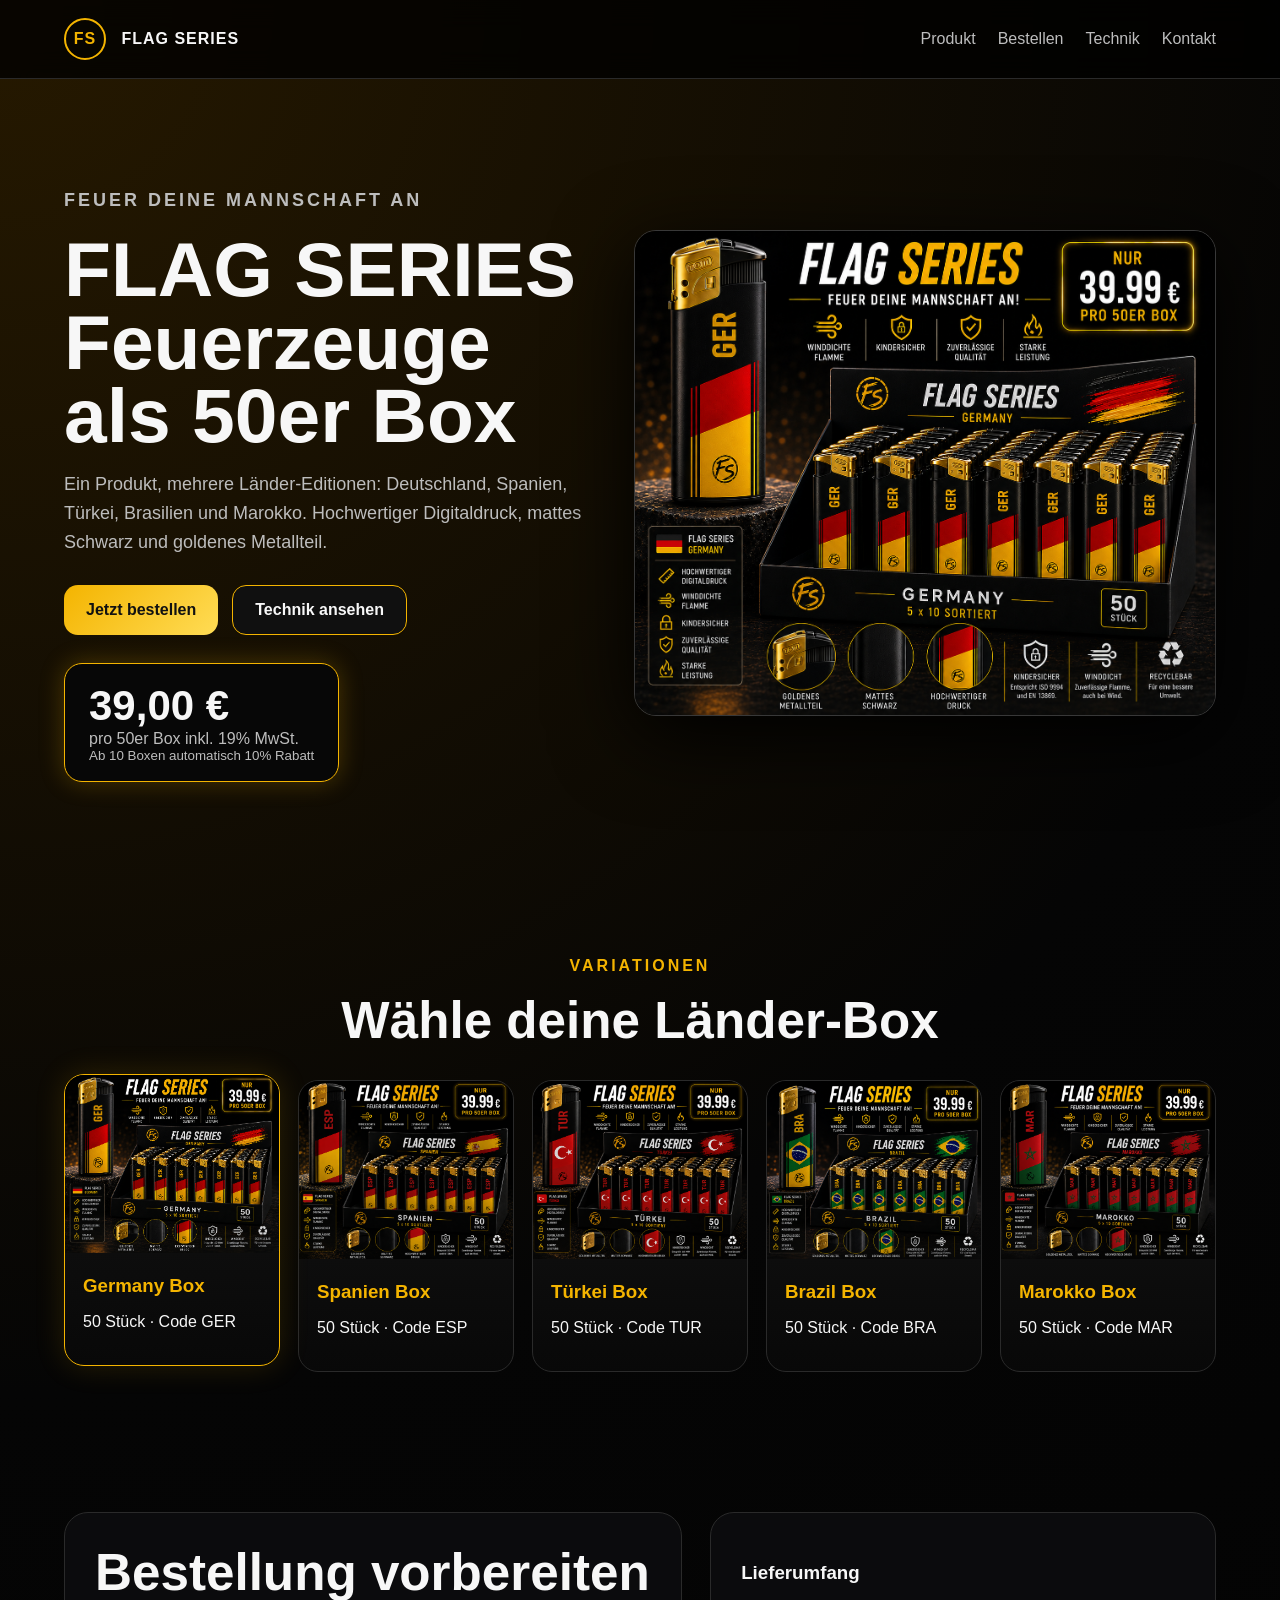
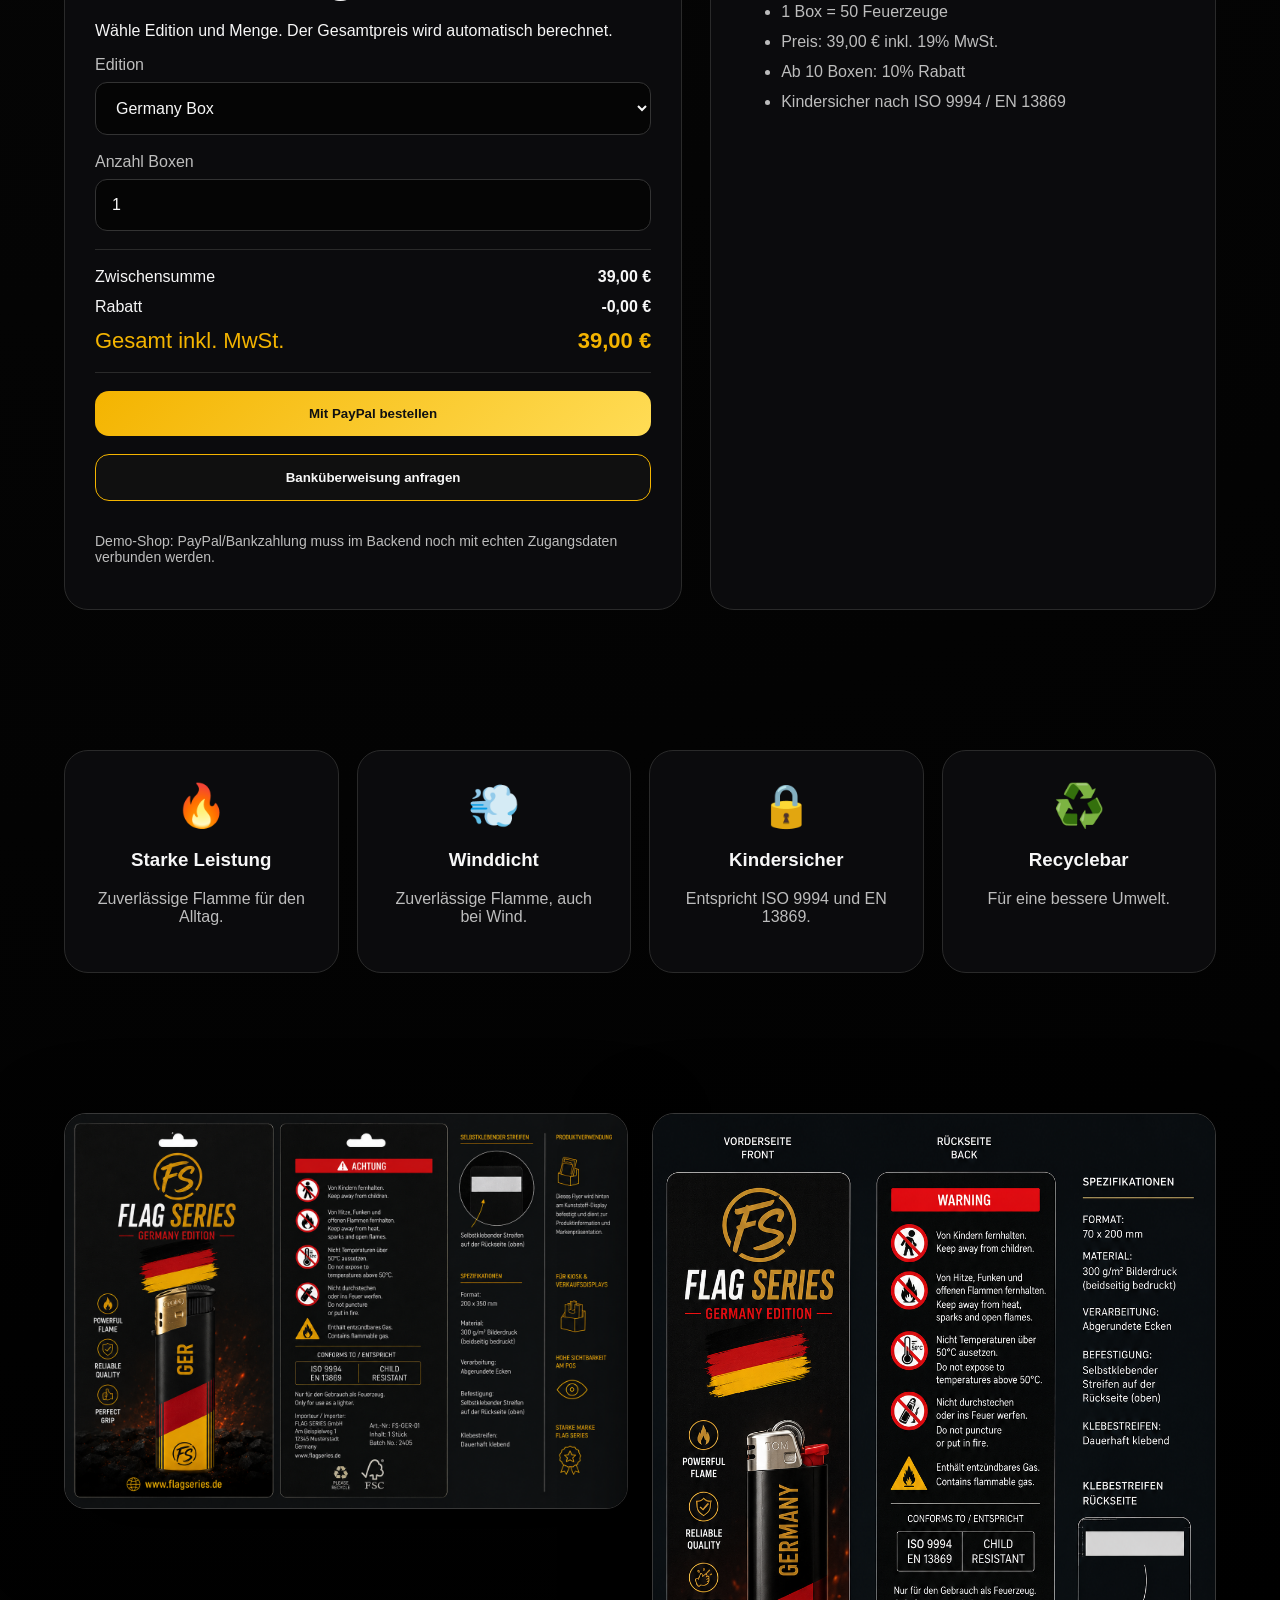
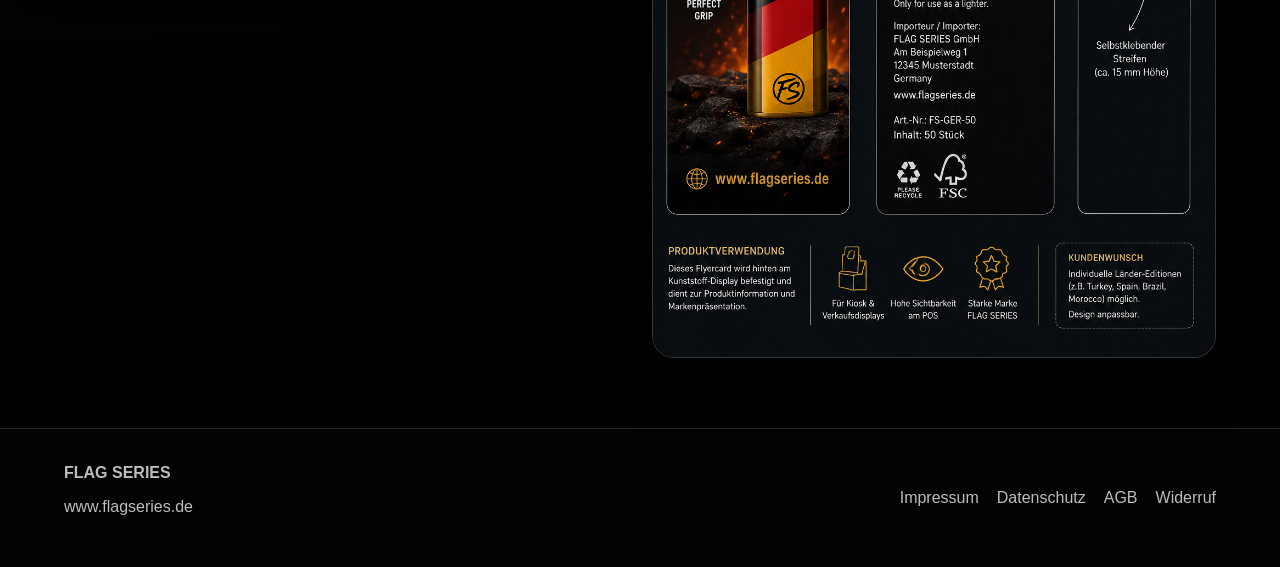
==== index.html @ e22b14ca "test" ====
<!doctype html>
<html lang="de">
<head>
  <meta charset="utf-8" />
  <meta name="viewport" content="width=device-width, initial-scale=1" />
  <title>FLAG SERIES Feuerzeuge | 50er Boxen</title>
  <meta name="description" content="FLAG SERIES Feuerzeuge in Länder-Editionen. 50 Stück pro Box, 39 € inkl. MwSt. Winddicht, kindersicher und hochwertig bedruckt." />
  <link rel="stylesheet" href="css/style.css" />
  <script defer src="js/app.js"></script>
</head>
<body>
  <header class="site-header">
    <a class="logo" href="#home"><span>FS</span> FLAG SERIES</a>
    <nav>
      <a href="#produkt">Produkt</a>
      <a href="#bestellen">Bestellen</a>
      <a href="#technik">Technik</a>
      <a href="#kontakt">Kontakt</a>
    </nav>
  </header>

  <main id="home">
    <section class="hero">
      <div class="hero-text">
        <p class="eyebrow">Feuer deine Mannschaft an</p>
        <h1>FLAG SERIES Feuerzeuge als 50er Box</h1>
        <p>Ein Produkt, mehrere Länder-Editionen: Deutschland, Spanien, Türkei, Brasilien und Marokko. Hochwertiger Digitaldruck, mattes Schwarz und goldenes Metallteil.</p>
        <div class="hero-actions">
          <a class="btn primary" href="#bestellen">Jetzt bestellen</a>
          <a class="btn" href="#technik">Technik ansehen</a>
        </div>
        <div class="price-card"><strong>39,00 €</strong><span>pro 50er Box inkl. 19% MwSt.</span><small>Ab 10 Boxen automatisch 10% Rabatt</small></div>
      </div>
      <div class="hero-image"><img id="mainProductImage" src="assets/images/716d3da8-e18d-46c8-8196-9496c499fffb.png" alt="FLAG SERIES Germany Box" /></div>
    </section>

    <section id="produkt" class="section">
      <div class="section-head"><p class="eyebrow">Variationen</p><h2>Wähle deine Länder-Box</h2></div>
      <div class="product-grid" id="productGrid"></div>
    </section>

    <section id="bestellen" class="section order-section">
      <div class="order-card">
        <h2>Bestellung vorbereiten</h2>
        <p>Wähle Edition und Menge. Der Gesamtpreis wird automatisch berechnet.</p>
        <form id="orderForm">
          <label>Edition<select id="variant"></select></label>
          <label>Anzahl Boxen<input id="qty" type="number" min="1" value="1" /></label>
          <div class="summary">
            <div><span>Zwischensumme</span><strong id="subtotal">39,00 €</strong></div>
            <div><span>Rabatt</span><strong id="discount">0,00 €</strong></div>
            <div class="total"><span>Gesamt inkl. MwSt.</span><strong id="total">39,00 €</strong></div>
          </div>
          <button class="btn primary" type="button" id="paypalBtn">Mit PayPal bestellen</button>
          <button class="btn" type="button" id="bankBtn">Banküberweisung anfragen</button>
          <p class="note">Demo-Shop: PayPal/Bankzahlung muss im Backend noch mit echten Zugangsdaten verbunden werden.</p>
        </form>
      </div>
      <div class="cart-note">
        <h3>Lieferumfang</h3>
        <ul>
          <li>1 Box = 50 Feuerzeuge</li>
          <li>Preis: 39,00 € inkl. 19% MwSt.</li>
          <li>Ab 10 Boxen: 10% Rabatt</li>
          <li>Kindersicher nach ISO 9994 / EN 13869</li>
        </ul>
      </div>
    </section>

    <section id="technik" class="section features">
      <div><span>🔥</span><h3>Starke Leistung</h3><p>Zuverlässige Flamme für den Alltag.</p></div>
      <div><span>💨</span><h3>Winddicht</h3><p>Zuverlässige Flamme, auch bei Wind.</p></div>
      <div><span>🔒</span><h3>Kindersicher</h3><p>Entspricht ISO 9994 und EN 13869.</p></div>
      <div><span>♻️</span><h3>Recyclebar</h3><p>Für eine bessere Umwelt.</p></div>
    </section>

    <section class="section gallery">
      <img src="assets/images/756c697a-07da-415a-879f-4c753465d1bf.png" alt="Flyer Flag Series" />
      <img src="assets/images/ef3b441f-f091-4dff-9da5-61089a847828.png" alt="Flyercard Spezifikationen" />
    </section>
  </main>

  <footer id="kontakt">
    <div><strong>FLAG SERIES</strong><p>www.flagseries.de</p></div>
    <div class="footer-links"><a href="legal/impressum.html">Impressum</a><a href="legal/datenschutz.html">Datenschutz</a><a href="legal/agb.html">AGB</a><a href="legal/widerruf.html">Widerruf</a></div>
  </footer>
</body>
</html>
---- css/style.css ----
:root{--bg:#050505;--panel:#0d0d0f;--gold:#f4b400;--text:#f7f7f7;--muted:#bdbdbd;--line:#2a2a2a;--danger:#e21d24}*{box-sizing:border-box}html{scroll-behavior:smooth}body{margin:0;background:radial-gradient(circle at top left,#261900,#050505 35%,#000);color:var(--text);font-family:Arial,Helvetica,sans-serif}a{color:inherit;text-decoration:none}.site-header{position:sticky;top:0;z-index:10;display:flex;justify-content:space-between;align-items:center;padding:18px 5vw;background:rgba(0,0,0,.78);backdrop-filter:blur(14px);border-bottom:1px solid var(--line)}.logo{font-weight:900;letter-spacing:1px}.logo span{display:inline-grid;place-items:center;width:42px;height:42px;border:2px solid var(--gold);border-radius:50%;color:var(--gold);margin-right:10px}nav{display:flex;gap:22px;color:var(--muted)}nav a:hover{color:var(--gold)}.hero{min-height:88vh;display:grid;grid-template-columns:1fr 1.1fr;gap:40px;align-items:center;padding:55px 5vw}.eyebrow{text-transform:uppercase;color:var(--gold);font-weight:800;letter-spacing:3px}h1{font-size:clamp(42px,6vw,82px);line-height:.95;margin:10px 0}h2{font-size:clamp(30px,4vw,52px);margin:0 0 20px}.hero p{color:var(--muted);font-size:18px;line-height:1.6;max-width:680px}.hero-image img,.gallery img{width:100%;border-radius:22px;border:1px solid #383838;box-shadow:0 20px 80px #000}.btn{display:inline-flex;align-items:center;justify-content:center;gap:10px;border:1px solid var(--gold);color:var(--text);padding:15px 22px;border-radius:14px;font-weight:800;cursor:pointer;background:#101010}.btn.primary{background:linear-gradient(135deg,var(--gold),#ffdc55);color:#111;border:none}.hero-actions{display:flex;gap:14px;flex-wrap:wrap;margin:28px 0}.price-card{display:inline-flex;flex-direction:column;border:1px solid var(--gold);border-radius:18px;padding:18px 24px;background:#070707;box-shadow:0 0 24px rgba(244,180,0,.25)}.price-card strong{font-size:42px}.price-card span,.price-card small{color:var(--muted)}.section{padding:70px 5vw}.section-head{text-align:center;margin-bottom:30px}.product-grid{display:grid;grid-template-columns:repeat(5,1fr);gap:18px}.product-card{background:linear-gradient(180deg,#151515,#080808);border:1px solid var(--line);border-radius:20px;overflow:hidden;cursor:pointer;transition:.25s}.product-card:hover,.product-card.active{transform:translateY(-6px);border-color:var(--gold);box-shadow:0 0 30px rgba(244,180,0,.15)}.product-card img{width:100%;aspect-ratio:1.2/1;object-fit:cover}.product-card div{padding:18px}.product-card h3{margin:0;color:var(--gold)}.order-section{display:grid;grid-template-columns:1.1fr .9fr;gap:28px}.order-card,.cart-note,.features div{background:rgba(13,13,15,.92);border:1px solid var(--line);border-radius:24px;padding:30px}.order-card form{display:grid;gap:18px}label{display:grid;gap:8px;color:var(--muted)}select,input{width:100%;padding:16px;border-radius:12px;border:1px solid #333;background:#050505;color:var(--text);font-size:16px}.summary{display:grid;gap:12px;border-top:1px solid var(--line);border-bottom:1px solid var(--line);padding:18px 0}.summary div{display:flex;justify-content:space-between}.summary .total{font-size:22px;color:var(--gold)}.note{color:var(--muted);font-size:14px}.cart-note li{margin:12px 0;color:var(--muted)}.features{display:grid;grid-template-columns:repeat(4,1fr);gap:18px;text-align:center}.features span{font-size:42px}.features p{color:var(--muted)}.gallery{display:grid;grid-template-columns:1fr 1fr;gap:24px}footer{display:flex;justify-content:space-between;align-items:center;padding:35px 5vw;border-top:1px solid var(--line);background:#030303;color:var(--muted)}.footer-links{display:flex;gap:18px;flex-wrap:wrap}@media(max-width:950px){.hero,.order-section,.gallery{grid-template-columns:1fr}.product-grid,.features{grid-template-columns:repeat(2,1fr)}nav{display:none}}@media(max-width:560px){.product-grid,.features{grid-template-columns:1fr}.site-header{padding:14px 18px}.hero,.section{padding:42px 18px}footer{display:grid;gap:18px}}
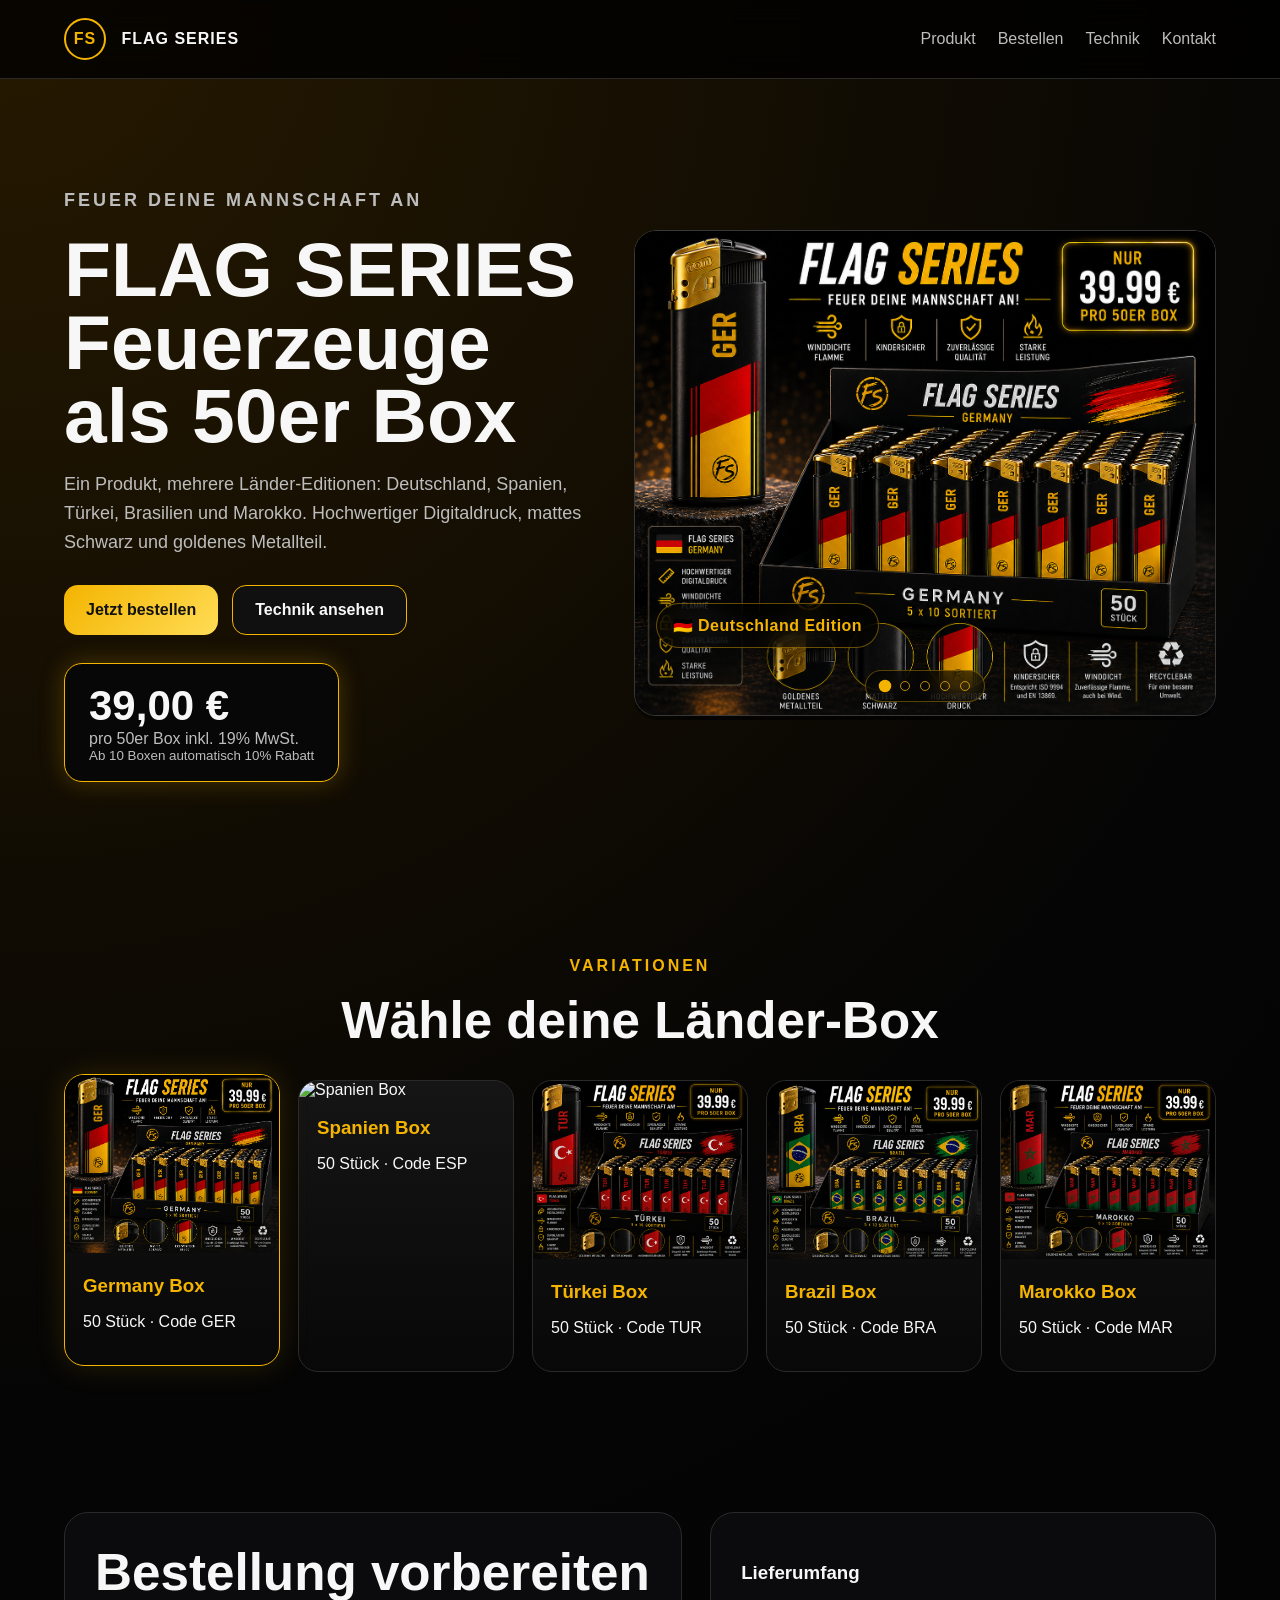
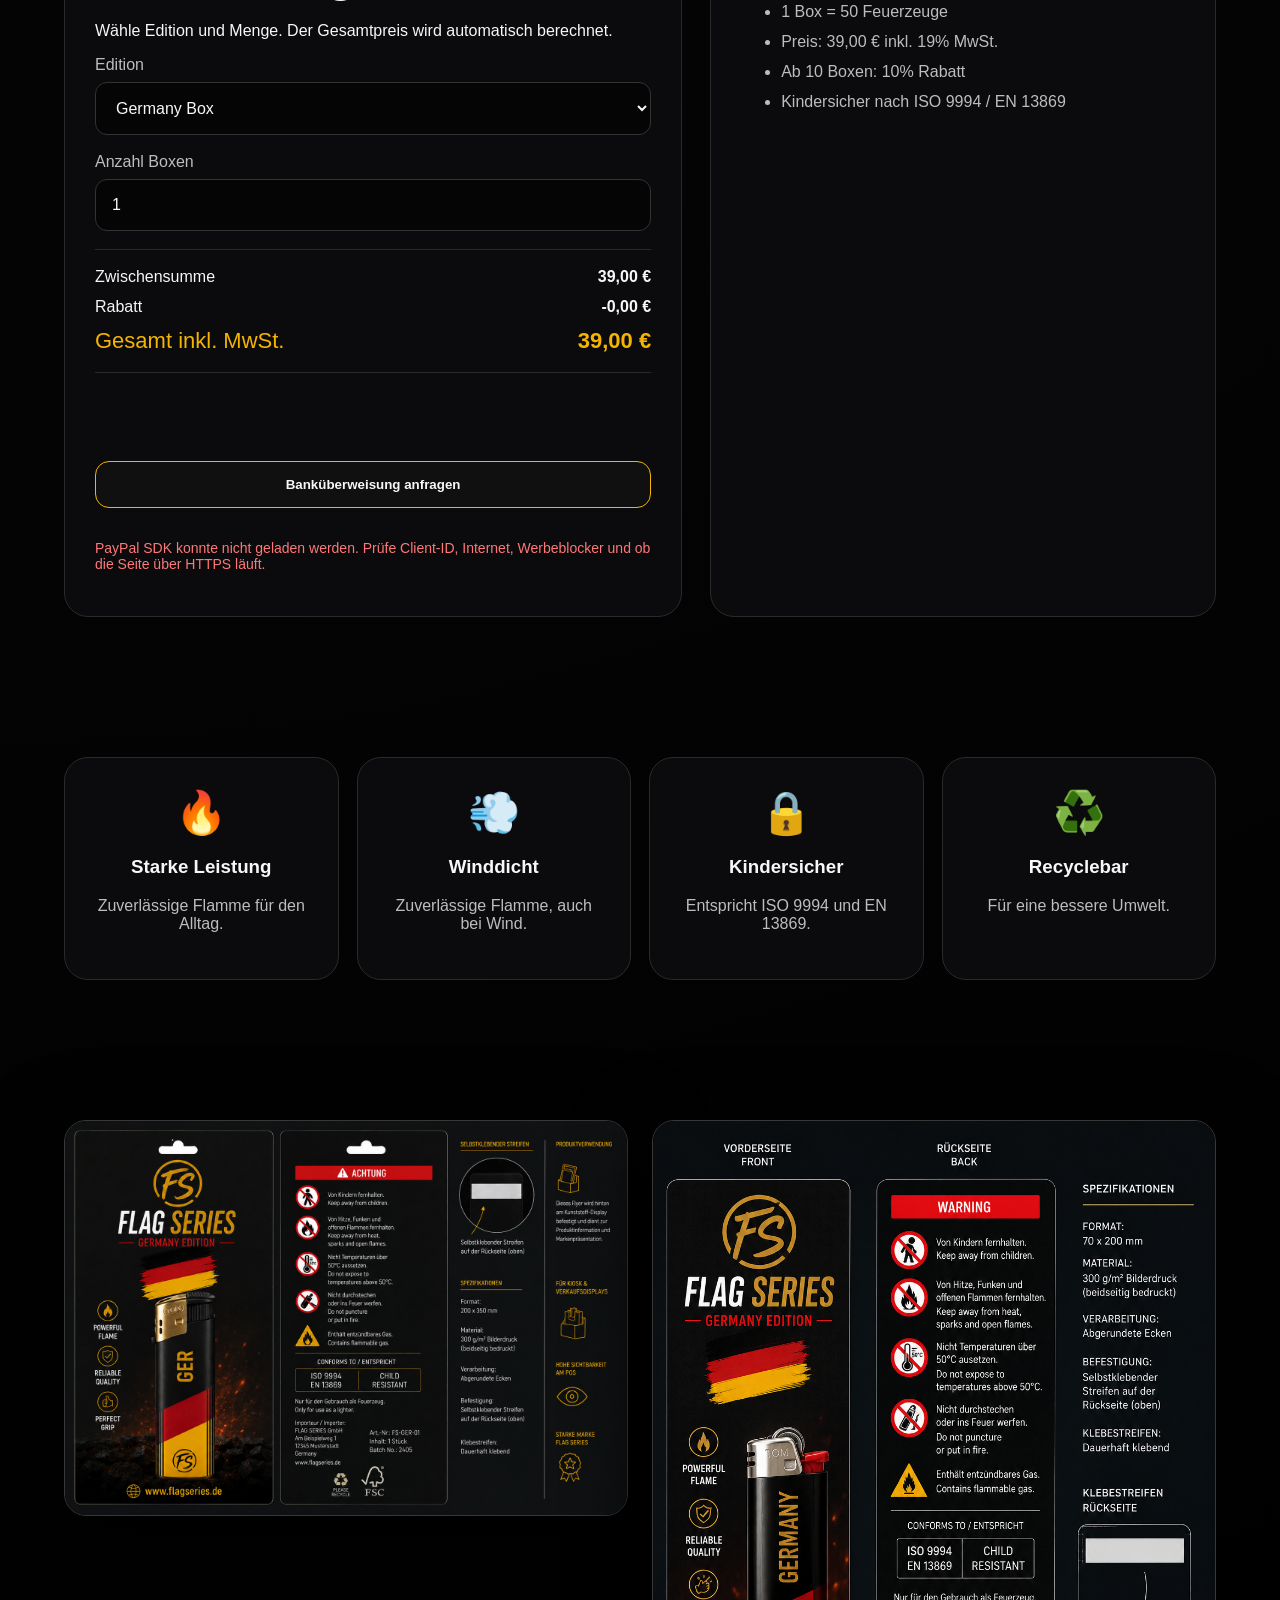
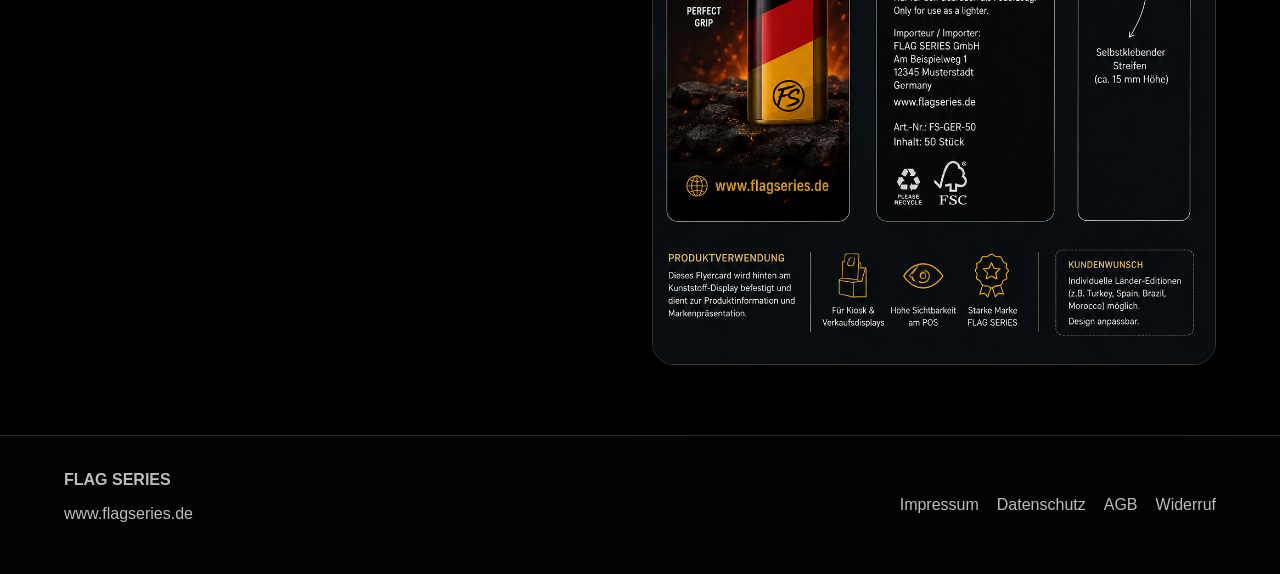
==== commit 9d038f37: "paypal" ====
--- a/index.html
+++ b/index.html
@@ -6,6 +6,7 @@
   <title>FLAG SERIES Feuerzeuge | 50er Boxen</title>
   <meta name="description" content="FLAG SERIES Feuerzeuge in Länder-Editionen. 50 Stück pro Box, 39 € inkl. MwSt. Winddicht, kindersicher und hochwertig bedruckt." />
   <link rel="stylesheet" href="css/style.css" />
+  <script src="https://www.paypal.com/sdk/js?client-id=ARLJa6vHZIygg8-TBCuQFKgeX3xj4HOI_p_JlcBIa9rQgpNofpo72BFAbbcUQ9bGHe8-4D7yItnsuW8Z&currency=EUR&components=buttons"></script>
   <script defer src="js/app.js"></script>
 </head>
 <body>
@@ -51,9 +52,9 @@
             <div><span>Rabatt</span><strong id="discount">0,00 €</strong></div>
             <div class="total"><span>Gesamt inkl. MwSt.</span><strong id="total">39,00 €</strong></div>
           </div>
-          <button class="btn primary" type="button" id="paypalBtn">Mit PayPal bestellen</button>
+          <div id="paypal-button-container" class="paypal-box"></div>
           <button class="btn" type="button" id="bankBtn">Banküberweisung anfragen</button>
-          <p class="note">Demo-Shop: PayPal/Bankzahlung muss im Backend noch mit echten Zugangsdaten verbunden werden.</p>
+          <p id="paymentStatus" class="note">PayPal Checkout ist bereit. Wähle Edition und Menge, dann bezahle sicher mit PayPal.</p>
         </form>
       </div>
       <div class="cart-note">
--- a/css/style.css
+++ b/css/style.css
@@ -1 +1,14 @@
-:root{--bg:#050505;--panel:#0d0d0f;--gold:#f4b400;--text:#f7f7f7;--muted:#bdbdbd;--line:#2a2a2a;--danger:#e21d24}*{box-sizing:border-box}html{scroll-behavior:smooth}body{margin:0;background:radial-gradient(circle at top left,#261900,#050505 35%,#000);color:var(--text);font-family:Arial,Helvetica,sans-serif}a{color:inherit;text-decoration:none}.site-header{position:sticky;top:0;z-index:10;display:flex;justify-content:space-between;align-items:center;padding:18px 5vw;background:rgba(0,0,0,.78);backdrop-filter:blur(14px);border-bottom:1px solid var(--line)}.logo{font-weight:900;letter-spacing:1px}.logo span{display:inline-grid;place-items:center;width:42px;height:42px;border:2px solid var(--gold);border-radius:50%;color:var(--gold);margin-right:10px}nav{display:flex;gap:22px;color:var(--muted)}nav a:hover{color:var(--gold)}.hero{min-height:88vh;display:grid;grid-template-columns:1fr 1.1fr;gap:40px;align-items:center;padding:55px 5vw}.eyebrow{text-transform:uppercase;color:var(--gold);font-weight:800;letter-spacing:3px}h1{font-size:clamp(42px,6vw,82px);line-height:.95;margin:10px 0}h2{font-size:clamp(30px,4vw,52px);margin:0 0 20px}.hero p{color:var(--muted);font-size:18px;line-height:1.6;max-width:680px}.hero-image img,.gallery img{width:100%;border-radius:22px;border:1px solid #383838;box-shadow:0 20px 80px #000}.btn{display:inline-flex;align-items:center;justify-content:center;gap:10px;border:1px solid var(--gold);color:var(--text);padding:15px 22px;border-radius:14px;font-weight:800;cursor:pointer;background:#101010}.btn.primary{background:linear-gradient(135deg,var(--gold),#ffdc55);color:#111;border:none}.hero-actions{display:flex;gap:14px;flex-wrap:wrap;margin:28px 0}.price-card{display:inline-flex;flex-direction:column;border:1px solid var(--gold);border-radius:18px;padding:18px 24px;background:#070707;box-shadow:0 0 24px rgba(244,180,0,.25)}.price-card strong{font-size:42px}.price-card span,.price-card small{color:var(--muted)}.section{padding:70px 5vw}.section-head{text-align:center;margin-bottom:30px}.product-grid{display:grid;grid-template-columns:repeat(5,1fr);gap:18px}.product-card{background:linear-gradient(180deg,#151515,#080808);border:1px solid var(--line);border-radius:20px;overflow:hidden;cursor:pointer;transition:.25s}.product-card:hover,.product-card.active{transform:translateY(-6px);border-color:var(--gold);box-shadow:0 0 30px rgba(244,180,0,.15)}.product-card img{width:100%;aspect-ratio:1.2/1;object-fit:cover}.product-card div{padding:18px}.product-card h3{margin:0;color:var(--gold)}.order-section{display:grid;grid-template-columns:1.1fr .9fr;gap:28px}.order-card,.cart-note,.features div{background:rgba(13,13,15,.92);border:1px solid var(--line);border-radius:24px;padding:30px}.order-card form{display:grid;gap:18px}label{display:grid;gap:8px;color:var(--muted)}select,input{width:100%;padding:16px;border-radius:12px;border:1px solid #333;background:#050505;color:var(--text);font-size:16px}.summary{display:grid;gap:12px;border-top:1px solid var(--line);border-bottom:1px solid var(--line);padding:18px 0}.summary div{display:flex;justify-content:space-between}.summary .total{font-size:22px;color:var(--gold)}.note{color:var(--muted);font-size:14px}.cart-note li{margin:12px 0;color:var(--muted)}.features{display:grid;grid-template-columns:repeat(4,1fr);gap:18px;text-align:center}.features span{font-size:42px}.features p{color:var(--muted)}.gallery{display:grid;grid-template-columns:1fr 1fr;gap:24px}footer{display:flex;justify-content:space-between;align-items:center;padding:35px 5vw;border-top:1px solid var(--line);background:#030303;color:var(--muted)}.footer-links{display:flex;gap:18px;flex-wrap:wrap}@media(max-width:950px){.hero,.order-section,.gallery{grid-template-columns:1fr}.product-grid,.features{grid-template-columns:repeat(2,1fr)}nav{display:none}}@media(max-width:560px){.product-grid,.features{grid-template-columns:1fr}.site-header{padding:14px 18px}.hero,.section{padding:42px 18px}footer{display:grid;gap:18px}}
+:root{--bg:#050505;--panel:#0d0d0f;--gold:#f4b400;--text:#f7f7f7;--muted:#bdbdbd;--line:#2a2a2a;--danger:#e21d24}*{box-sizing:border-box}html{scroll-behavior:smooth}body{margin:0;background:radial-gradient(circle at top left,#261900,#050505 35%,#000);color:var(--text);font-family:Arial,Helvetica,sans-serif}a{color:inherit;text-decoration:none}.site-header{position:sticky;top:0;z-index:10;display:flex;justify-content:space-between;align-items:center;padding:18px 5vw;background:rgba(0,0,0,.78);backdrop-filter:blur(14px);border-bottom:1px solid var(--line)}.logo{font-weight:900;letter-spacing:1px}.logo span{display:inline-grid;place-items:center;width:42px;height:42px;border:2px solid var(--gold);border-radius:50%;color:var(--gold);margin-right:10px}nav{display:flex;gap:22px;color:var(--muted)}nav a:hover{color:var(--gold)}.hero{min-height:88vh;display:grid;grid-template-columns:1fr 1.1fr;gap:40px;align-items:center;padding:55px 5vw}.eyebrow{text-transform:uppercase;color:var(--gold);font-weight:800;letter-spacing:3px}h1{font-size:clamp(42px,6vw,82px);line-height:.95;margin:10px 0}h2{font-size:clamp(30px,4vw,52px);margin:0 0 20px}.hero p{color:var(--muted);font-size:18px;line-height:1.6;max-width:680px}.hero-image img,.gallery img{width:100%;border-radius:22px;border:1px solid #383838;box-shadow:0 20px 80px #000}
+.hero-image{position:relative;overflow:hidden;border-radius:22px}
+.hero-image img{transition:opacity .55s ease,transform .55s ease,filter .55s ease;will-change:opacity,transform,filter}
+.hero-image img.is-changing{opacity:0;transform:scale(1.025);filter:blur(3px)}
+.hero-image img.is-entering{opacity:1;transform:scale(1)}
+.edition-badge{position:absolute;left:22px;bottom:72px;z-index:2;display:inline-flex;align-items:center;gap:10px;padding:12px 16px;border:1px solid rgba(244,180,0,.42);border-radius:999px;background:rgba(0,0,0,.62);backdrop-filter:blur(12px);box-shadow:0 14px 45px rgba(0,0,0,.45);font-weight:900;color:var(--gold);letter-spacing:.5px;transition:opacity .35s ease,transform .35s ease}
+.edition-badge.is-changing{opacity:0;transform:translateY(8px) scale(.98)}
+.slider-dots{position:absolute;left:50%;bottom:18px;z-index:3;transform:translateX(-50%);display:flex;gap:10px;padding:10px 14px;border:1px solid rgba(244,180,0,.35);border-radius:999px;background:rgba(0,0,0,.58);backdrop-filter:blur(10px)}
+.slider-dot{width:10px;height:10px;border-radius:50%;border:1px solid var(--gold);background:transparent;cursor:pointer;padding:0;opacity:.75;transition:.25s}
+.slider-dot.active,.slider-dot:hover{background:var(--gold);opacity:1;transform:scale(1.25)}
+.btn{display:inline-flex;align-items:center;justify-content:center;gap:10px;border:1px solid var(--gold);color:var(--text);padding:15px 22px;border-radius:14px;font-weight:800;cursor:pointer;background:#101010}.btn.primary{background:linear-gradient(135deg,var(--gold),#ffdc55);color:#111;border:none}.hero-actions{display:flex;gap:14px;flex-wrap:wrap;margin:28px 0}.price-card{display:inline-flex;flex-direction:column;border:1px solid var(--gold);border-radius:18px;padding:18px 24px;background:#070707;box-shadow:0 0 24px rgba(244,180,0,.25)}.price-card strong{font-size:42px}.price-card span,.price-card small{color:var(--muted)}.section{padding:70px 5vw}.section-head{text-align:center;margin-bottom:30px}.product-grid{display:grid;grid-template-columns:repeat(5,1fr);gap:18px}.product-card{background:linear-gradient(180deg,#151515,#080808);border:1px solid var(--line);border-radius:20px;overflow:hidden;cursor:pointer;transition:.25s}.product-card:hover,.product-card.active{transform:translateY(-6px);border-color:var(--gold);box-shadow:0 0 30px rgba(244,180,0,.15)}.product-card img{width:100%;aspect-ratio:1.2/1;object-fit:cover}.product-card div{padding:18px}.product-card h3{margin:0;color:var(--gold)}.order-section{display:grid;grid-template-columns:1.1fr .9fr;gap:28px}.order-card,.cart-note,.features div{background:rgba(13,13,15,.92);border:1px solid var(--line);border-radius:24px;padding:30px}.order-card form{display:grid;gap:18px}label{display:grid;gap:8px;color:var(--muted)}select,input{width:100%;padding:16px;border-radius:12px;border:1px solid #333;background:#050505;color:var(--text);font-size:16px}.summary{display:grid;gap:12px;border-top:1px solid var(--line);border-bottom:1px solid var(--line);padding:18px 0}.summary div{display:flex;justify-content:space-between}.summary .total{font-size:22px;color:var(--gold)}.note{color:var(--muted);font-size:14px}.cart-note li{margin:12px 0;color:var(--muted)}.features{display:grid;grid-template-columns:repeat(4,1fr);gap:18px;text-align:center}.features span{font-size:42px}.features p{color:var(--muted)}.gallery{display:grid;grid-template-columns:1fr 1fr;gap:24px}footer{display:flex;justify-content:space-between;align-items:center;padding:35px 5vw;border-top:1px solid var(--line);background:#030303;color:var(--muted)}.footer-links{display:flex;gap:18px;flex-wrap:wrap}@media(max-width:950px){.hero,.order-section,.gallery{grid-template-columns:1fr}.product-grid,.features{grid-template-columns:repeat(2,1fr)}nav{display:none}}@media(max-width:560px){.product-grid,.features{grid-template-columns:1fr}.site-header{padding:14px 18px}.hero,.section{padding:42px 18px}footer{display:grid;gap:18px}}
+
+@media(max-width:560px){.edition-badge{left:14px;bottom:66px;font-size:13px;padding:10px 13px}.slider-dots{bottom:14px}}
+.paypal-box{margin-top:4px;min-height:48px}.note.success{color:#7CFF9B}.note.error{color:#ff7777}
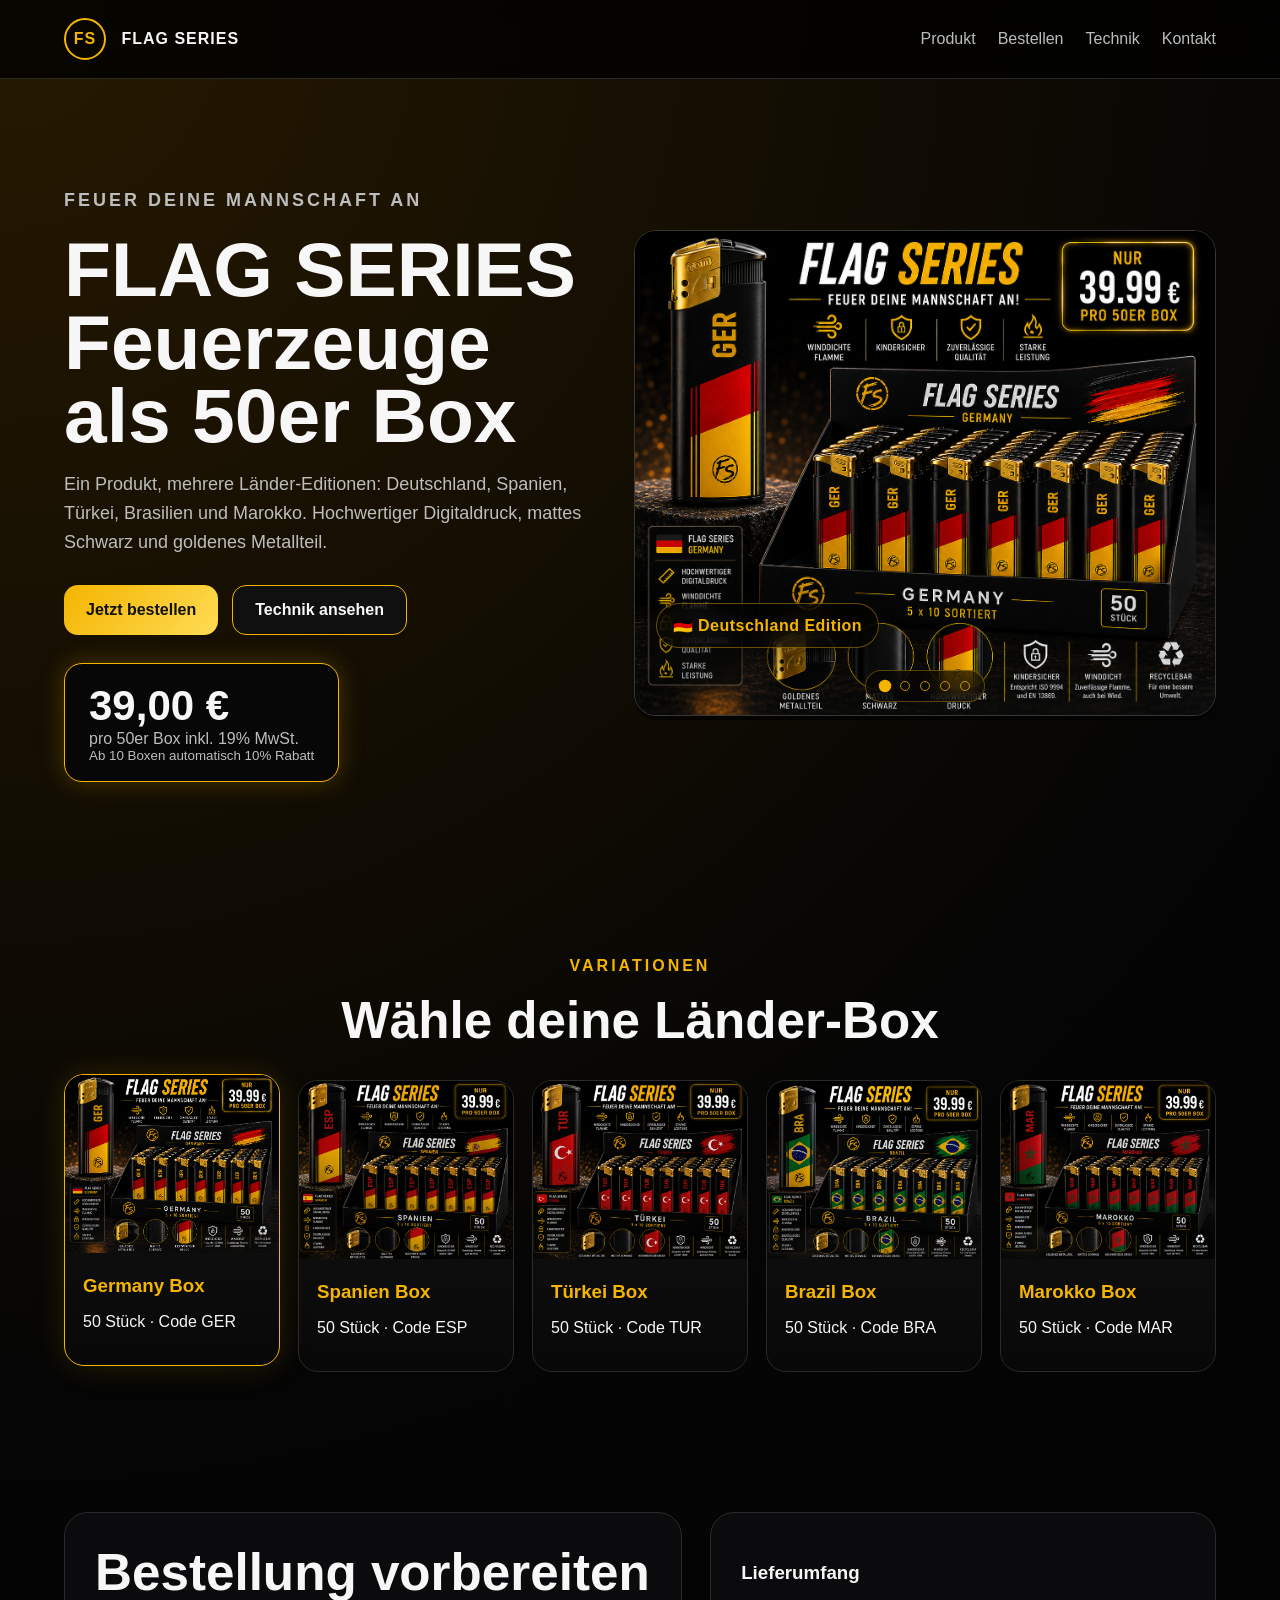
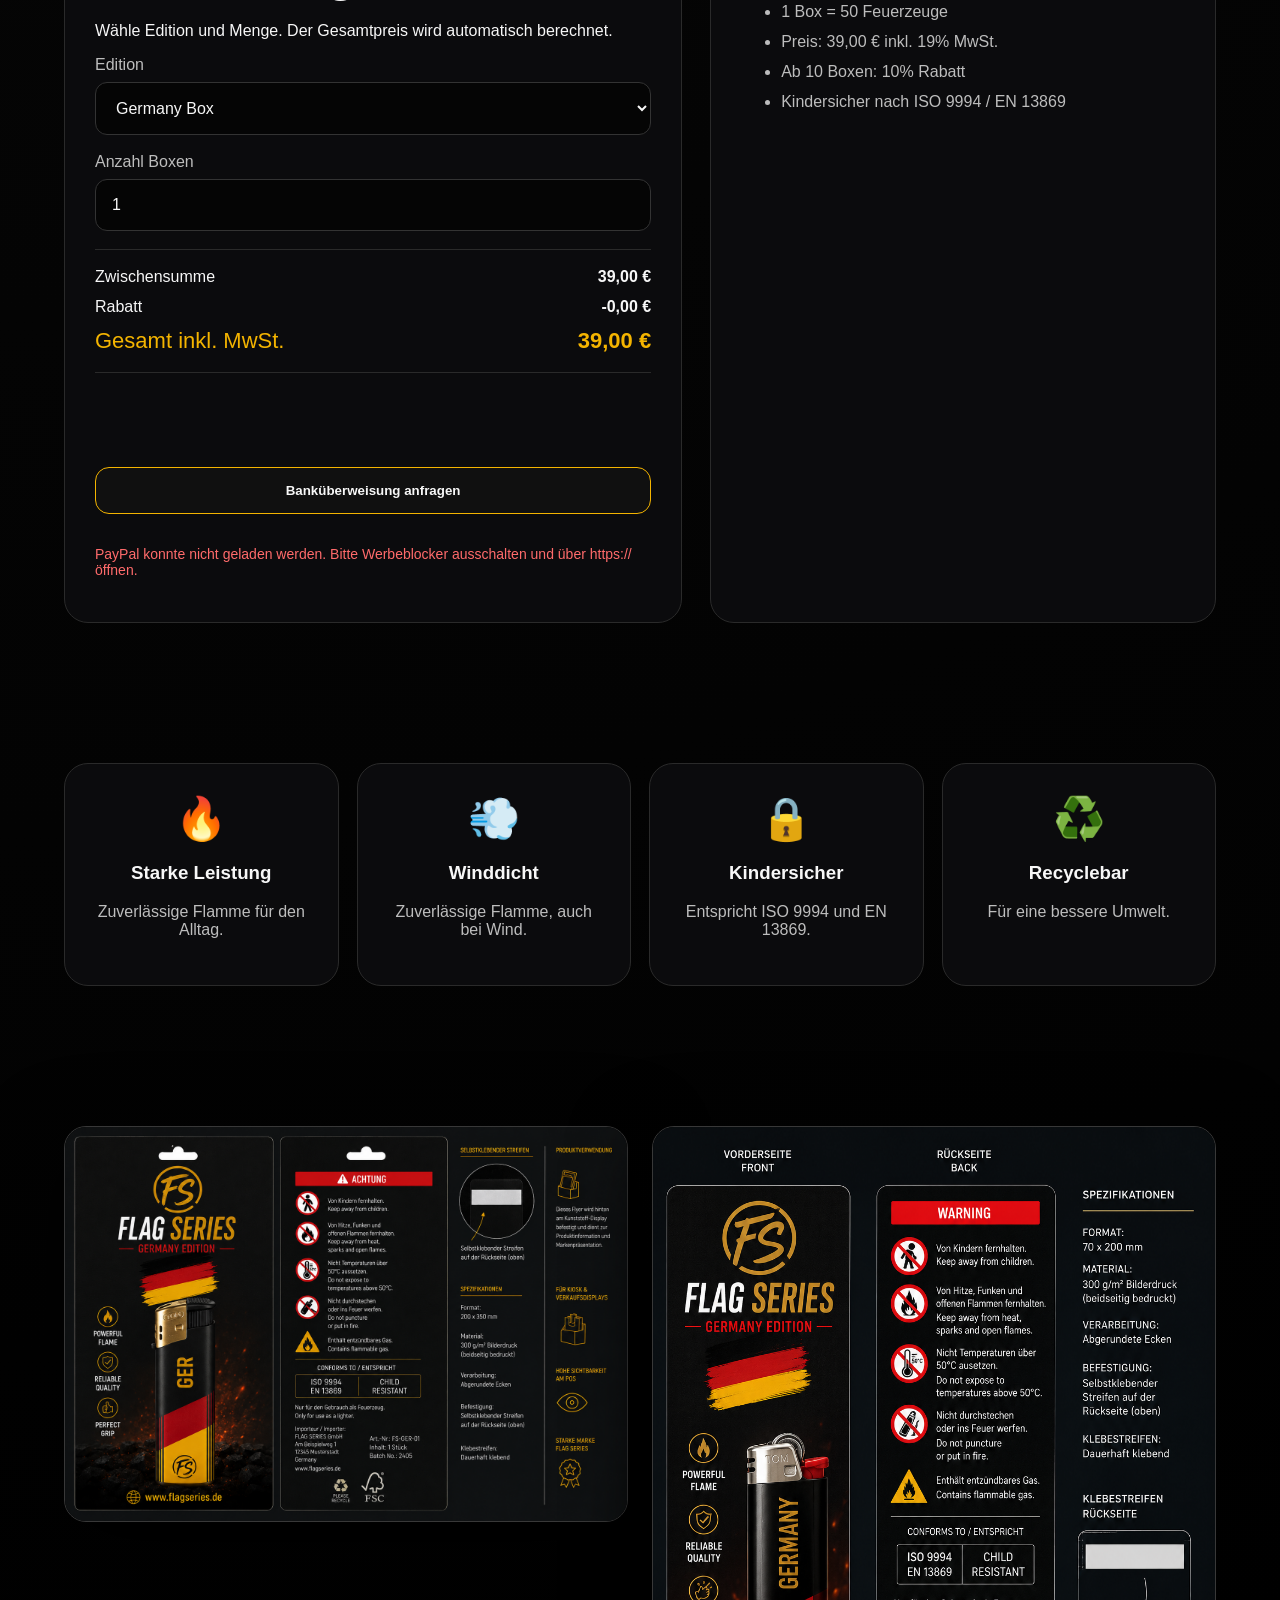
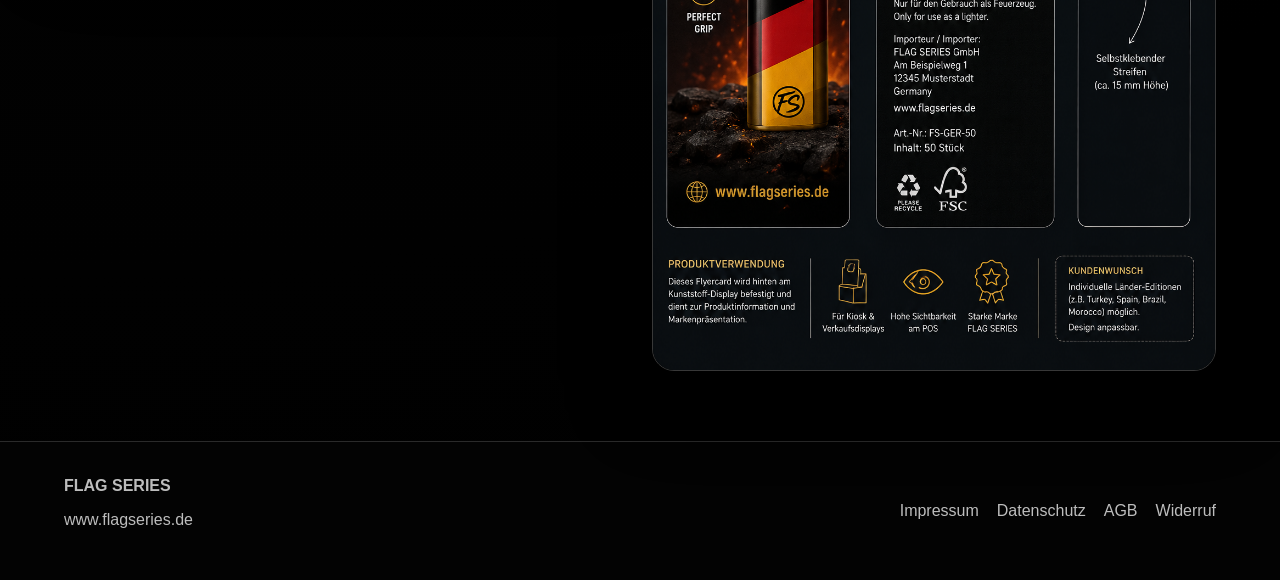
==== commit b254c0b6: "paypal fix" ====
--- a/index.html
+++ b/index.html
@@ -54,7 +54,7 @@
           </div>
           <div id="paypal-button-container" class="paypal-box"></div>
           <button class="btn" type="button" id="bankBtn">Banküberweisung anfragen</button>
-          <p id="paymentStatus" class="note">PayPal Checkout ist bereit. Wähle Edition und Menge, dann bezahle sicher mit PayPal.</p>
+          <p id="paymentStatus" class="note">PayPal wird geladen ...</p>
         </form>
       </div>
       <div class="cart-note">
--- a/css/style.css
+++ b/css/style.css
@@ -11,4 +11,4 @@
 .btn{display:inline-flex;align-items:center;justify-content:center;gap:10px;border:1px solid var(--gold);color:var(--text);padding:15px 22px;border-radius:14px;font-weight:800;cursor:pointer;background:#101010}.btn.primary{background:linear-gradient(135deg,var(--gold),#ffdc55);color:#111;border:none}.hero-actions{display:flex;gap:14px;flex-wrap:wrap;margin:28px 0}.price-card{display:inline-flex;flex-direction:column;border:1px solid var(--gold);border-radius:18px;padding:18px 24px;background:#070707;box-shadow:0 0 24px rgba(244,180,0,.25)}.price-card strong{font-size:42px}.price-card span,.price-card small{color:var(--muted)}.section{padding:70px 5vw}.section-head{text-align:center;margin-bottom:30px}.product-grid{display:grid;grid-template-columns:repeat(5,1fr);gap:18px}.product-card{background:linear-gradient(180deg,#151515,#080808);border:1px solid var(--line);border-radius:20px;overflow:hidden;cursor:pointer;transition:.25s}.product-card:hover,.product-card.active{transform:translateY(-6px);border-color:var(--gold);box-shadow:0 0 30px rgba(244,180,0,.15)}.product-card img{width:100%;aspect-ratio:1.2/1;object-fit:cover}.product-card div{padding:18px}.product-card h3{margin:0;color:var(--gold)}.order-section{display:grid;grid-template-columns:1.1fr .9fr;gap:28px}.order-card,.cart-note,.features div{background:rgba(13,13,15,.92);border:1px solid var(--line);border-radius:24px;padding:30px}.order-card form{display:grid;gap:18px}label{display:grid;gap:8px;color:var(--muted)}select,input{width:100%;padding:16px;border-radius:12px;border:1px solid #333;background:#050505;color:var(--text);font-size:16px}.summary{display:grid;gap:12px;border-top:1px solid var(--line);border-bottom:1px solid var(--line);padding:18px 0}.summary div{display:flex;justify-content:space-between}.summary .total{font-size:22px;color:var(--gold)}.note{color:var(--muted);font-size:14px}.cart-note li{margin:12px 0;color:var(--muted)}.features{display:grid;grid-template-columns:repeat(4,1fr);gap:18px;text-align:center}.features span{font-size:42px}.features p{color:var(--muted)}.gallery{display:grid;grid-template-columns:1fr 1fr;gap:24px}footer{display:flex;justify-content:space-between;align-items:center;padding:35px 5vw;border-top:1px solid var(--line);background:#030303;color:var(--muted)}.footer-links{display:flex;gap:18px;flex-wrap:wrap}@media(max-width:950px){.hero,.order-section,.gallery{grid-template-columns:1fr}.product-grid,.features{grid-template-columns:repeat(2,1fr)}nav{display:none}}@media(max-width:560px){.product-grid,.features{grid-template-columns:1fr}.site-header{padding:14px 18px}.hero,.section{padding:42px 18px}footer{display:grid;gap:18px}}
 
 @media(max-width:560px){.edition-badge{left:14px;bottom:66px;font-size:13px;padding:10px 13px}.slider-dots{bottom:14px}}
-.paypal-box{margin-top:4px;min-height:48px}.note.success{color:#7CFF9B}.note.error{color:#ff7777}
+.paypal-box{margin:6px 0 4px;min-height:48px}.note.success{color:#69e08a}.note.error{color:#ff6b6b}
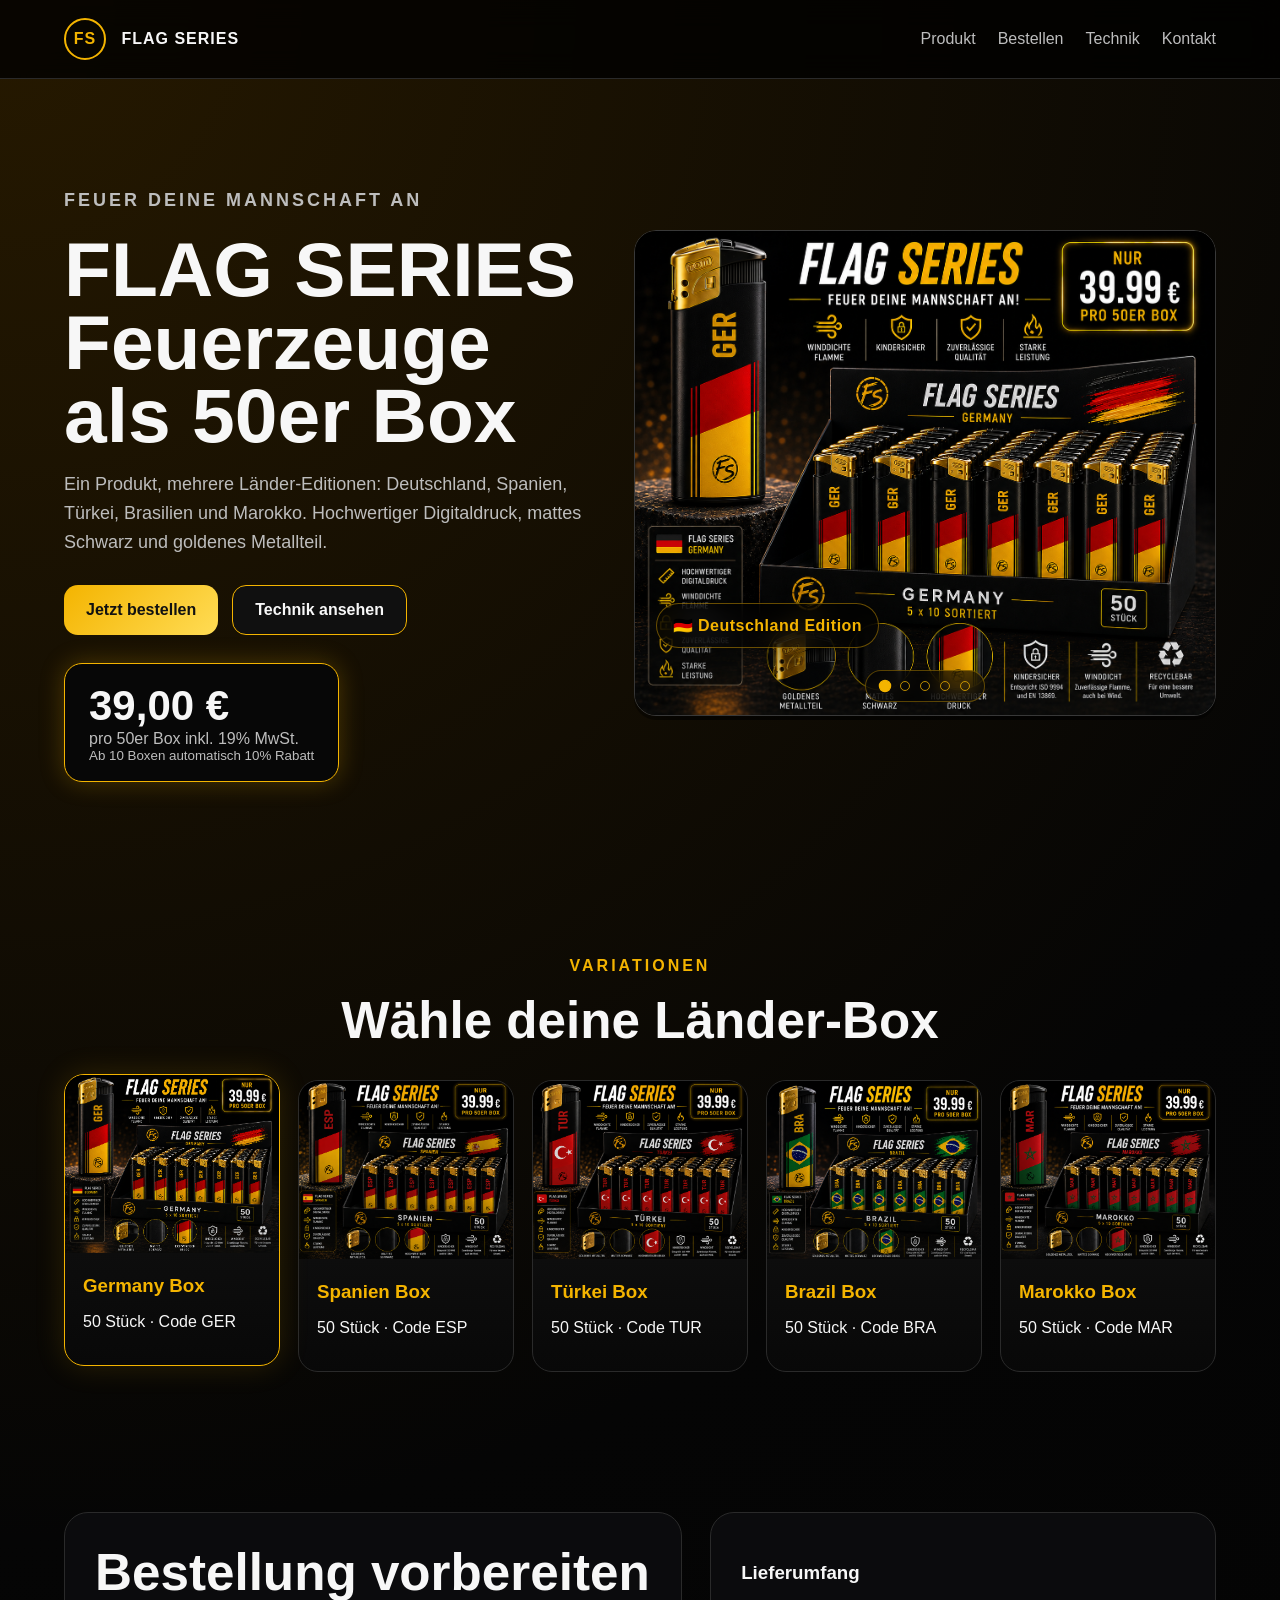
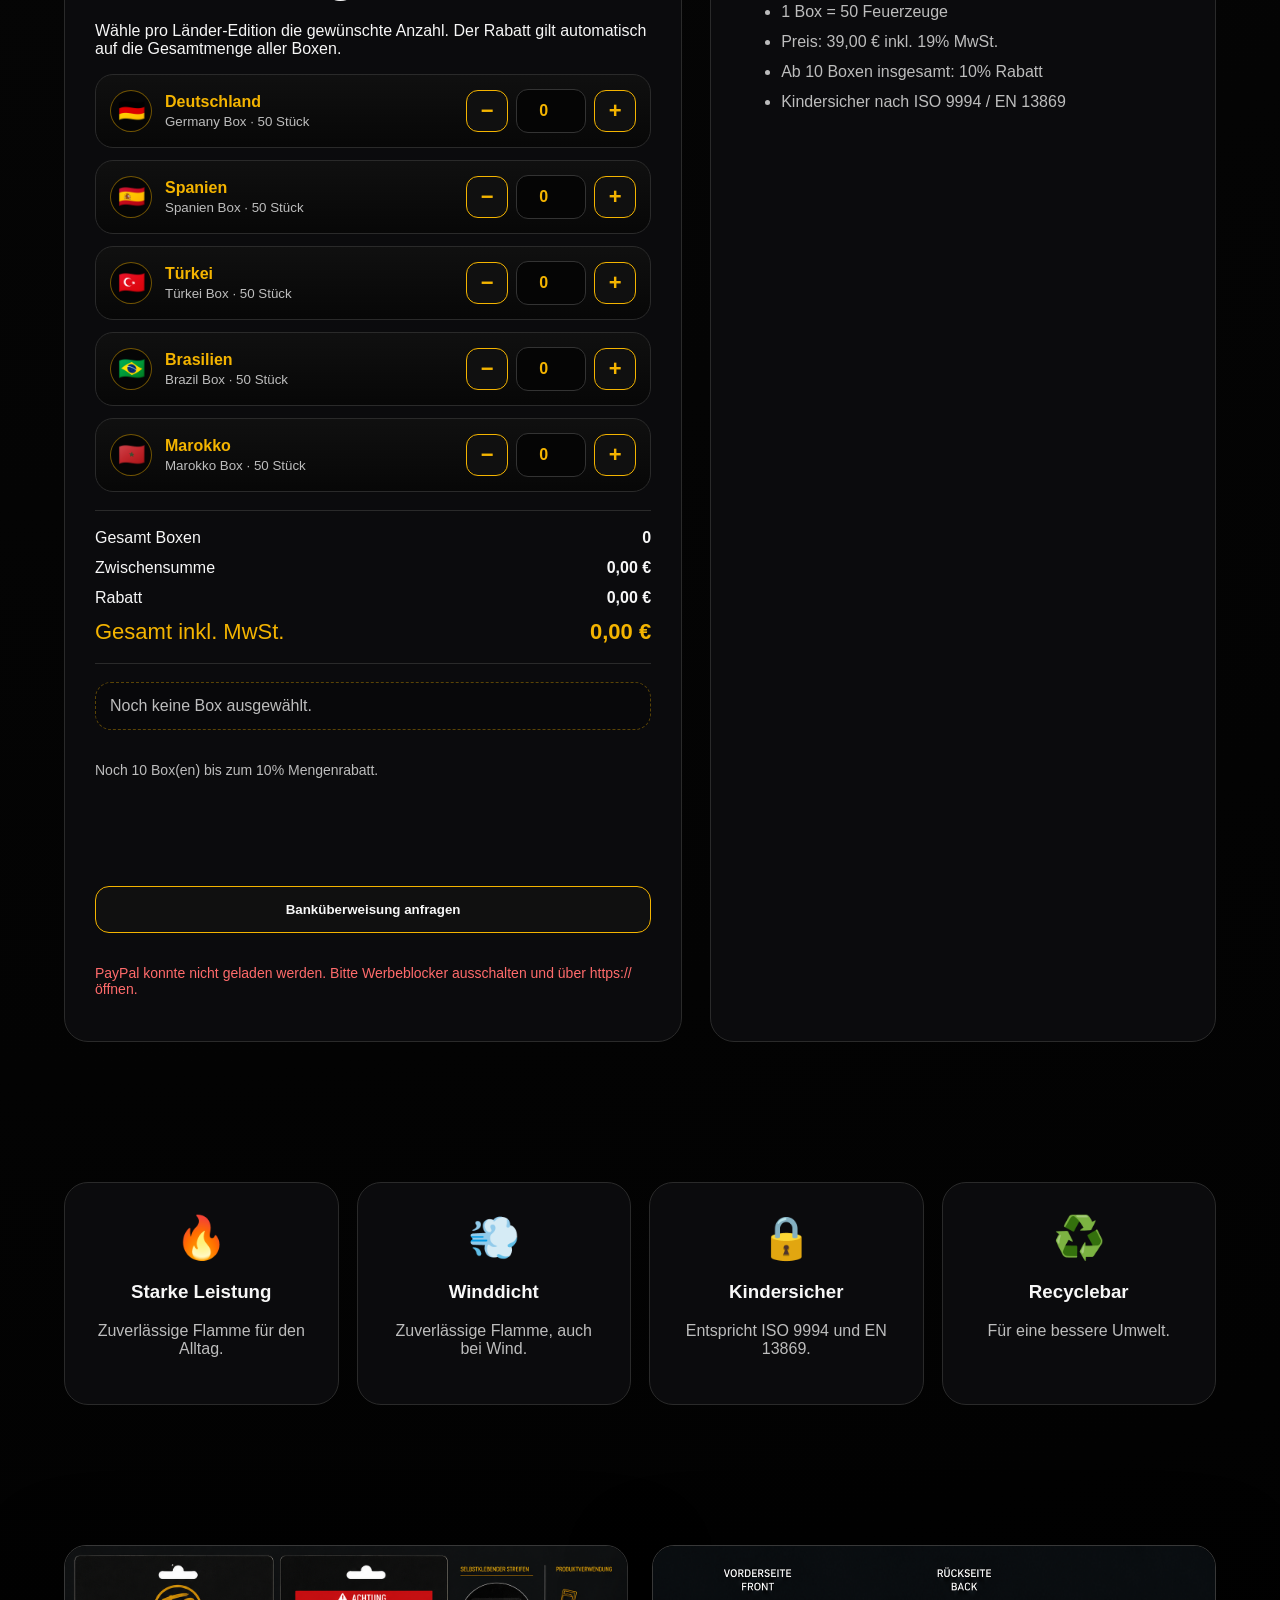
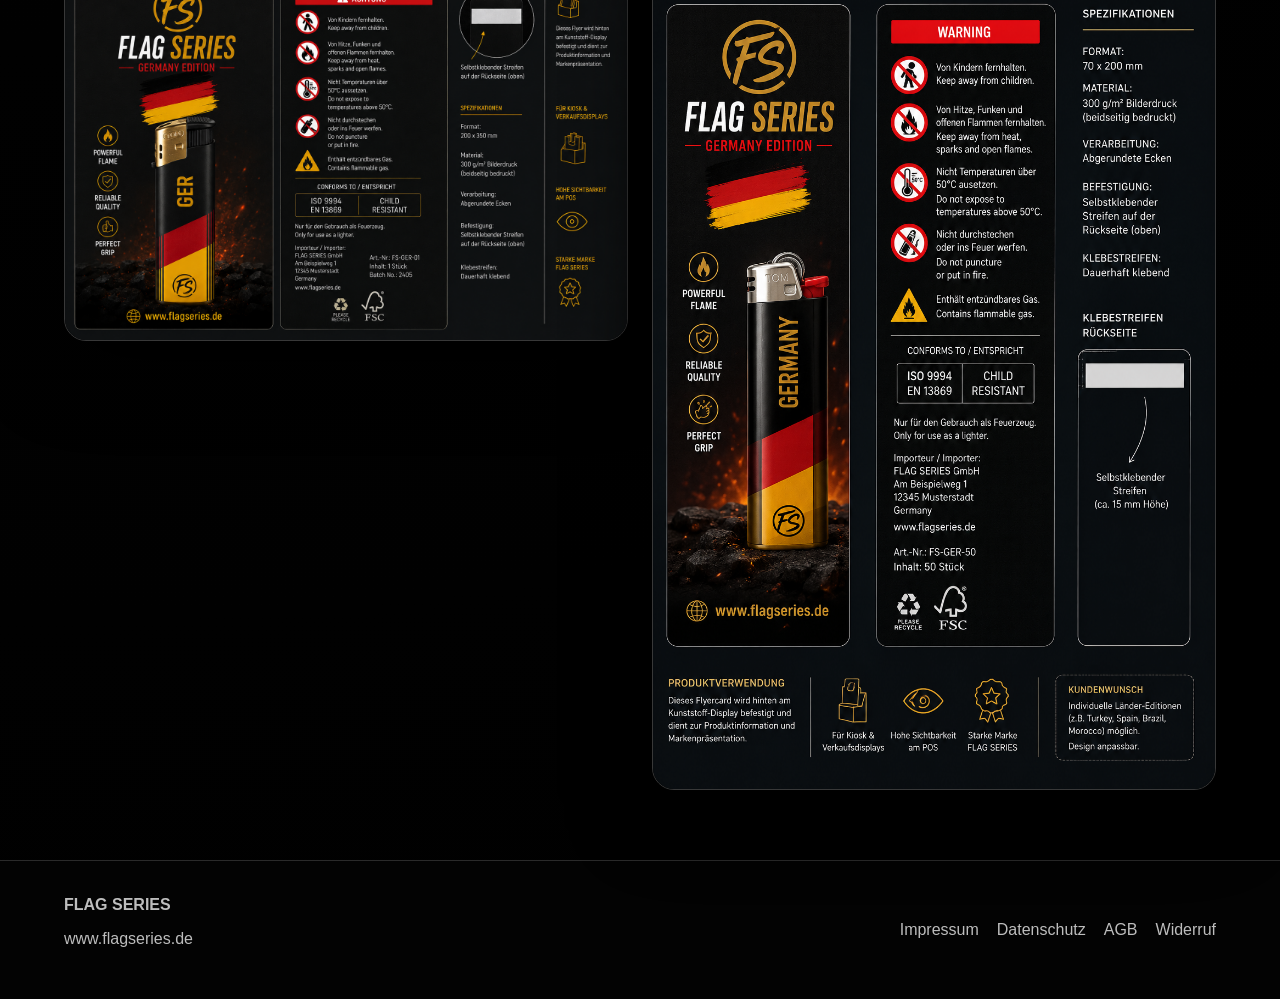
==== commit 3e9b1b4f: "carainten auswahl" ====
--- a/index.html
+++ b/index.html
@@ -43,15 +43,19 @@
     <section id="bestellen" class="section order-section">
       <div class="order-card">
         <h2>Bestellung vorbereiten</h2>
-        <p>Wähle Edition und Menge. Der Gesamtpreis wird automatisch berechnet.</p>
+        <p>Wähle pro Länder-Edition die gewünschte Anzahl. Der Rabatt gilt automatisch auf die Gesamtmenge aller Boxen.</p>
         <form id="orderForm">
-          <label>Edition<select id="variant"></select></label>
-          <label>Anzahl Boxen<input id="qty" type="number" min="1" value="1" /></label>
+          <div id="multiVariantList" class="multi-variant-list"></div>
+
           <div class="summary">
-            <div><span>Zwischensumme</span><strong id="subtotal">39,00 €</strong></div>
+            <div><span>Gesamt Boxen</span><strong id="totalBoxes">0</strong></div>
+            <div><span>Zwischensumme</span><strong id="subtotal">0,00 €</strong></div>
             <div><span>Rabatt</span><strong id="discount">0,00 €</strong></div>
-            <div class="total"><span>Gesamt inkl. MwSt.</span><strong id="total">39,00 €</strong></div>
+            <div class="total"><span>Gesamt inkl. MwSt.</span><strong id="total">0,00 €</strong></div>
           </div>
+
+          <div id="cartItems" class="cart-items">Noch keine Box ausgewählt.</div>
+          <p id="discountHint" class="note">Ab 10 Boxen erhältst du automatisch 10% Mengenrabatt.</p>
           <div id="paypal-button-container" class="paypal-box"></div>
           <button class="btn" type="button" id="bankBtn">Banküberweisung anfragen</button>
           <p id="paymentStatus" class="note">PayPal wird geladen ...</p>
@@ -62,7 +66,7 @@
         <ul>
           <li>1 Box = 50 Feuerzeuge</li>
           <li>Preis: 39,00 € inkl. 19% MwSt.</li>
-          <li>Ab 10 Boxen: 10% Rabatt</li>
+          <li>Ab 10 Boxen insgesamt: 10% Rabatt</li>
           <li>Kindersicher nach ISO 9994 / EN 13869</li>
         </ul>
       </div>
--- a/css/style.css
+++ b/css/style.css
@@ -12,3 +12,21 @@
 
 @media(max-width:560px){.edition-badge{left:14px;bottom:66px;font-size:13px;padding:10px 13px}.slider-dots{bottom:14px}}
 .paypal-box{margin:6px 0 4px;min-height:48px}.note.success{color:#69e08a}.note.error{color:#ff6b6b}
+
+
+/* Multi-Variant Warenkorb */
+.multi-variant-list{display:grid;gap:12px}
+.variant-row{display:grid;grid-template-columns:1fr auto;align-items:center;gap:14px;padding:14px;border:1px solid var(--line);border-radius:18px;background:linear-gradient(180deg,#101010,#070707);transition:.25s}
+.variant-row.active,.variant-row:hover{border-color:rgba(244,180,0,.8);box-shadow:0 0 24px rgba(244,180,0,.12)}
+.variant-info{display:flex;align-items:center;gap:13px;background:transparent;border:0;color:var(--text);padding:0;text-align:left;cursor:pointer;font:inherit}
+.variant-info strong{display:block;color:var(--gold);font-size:16px}
+.variant-info small{display:block;color:var(--muted);margin-top:3px}
+.variant-flag{display:grid;place-items:center;width:42px;height:42px;border-radius:50%;border:1px solid rgba(244,180,0,.45);background:#050505;font-size:22px;flex:0 0 auto}
+.qty-stepper{display:flex;align-items:center;gap:8px}
+.qty-btn{width:42px;height:42px;border-radius:12px;border:1px solid var(--gold);background:#101010;color:var(--gold);font-size:22px;font-weight:900;line-height:1;cursor:pointer;transition:.2s}
+.qty-btn:hover{background:var(--gold);color:#111;transform:translateY(-1px)}
+.qty-input{width:70px;text-align:center;padding:12px;border-radius:12px;font-weight:900;color:var(--gold)}
+.cart-items{display:grid;gap:10px;padding:14px;border:1px dashed rgba(244,180,0,.35);border-radius:16px;color:var(--muted);background:rgba(0,0,0,.22)}
+.cart-items div{display:flex;align-items:center;justify-content:space-between;gap:12px;color:var(--muted)}
+.cart-items strong{color:var(--gold)}
+@media(max-width:560px){.variant-row{grid-template-columns:1fr}.qty-stepper{justify-content:space-between}.qty-input{width:100%;max-width:120px}}
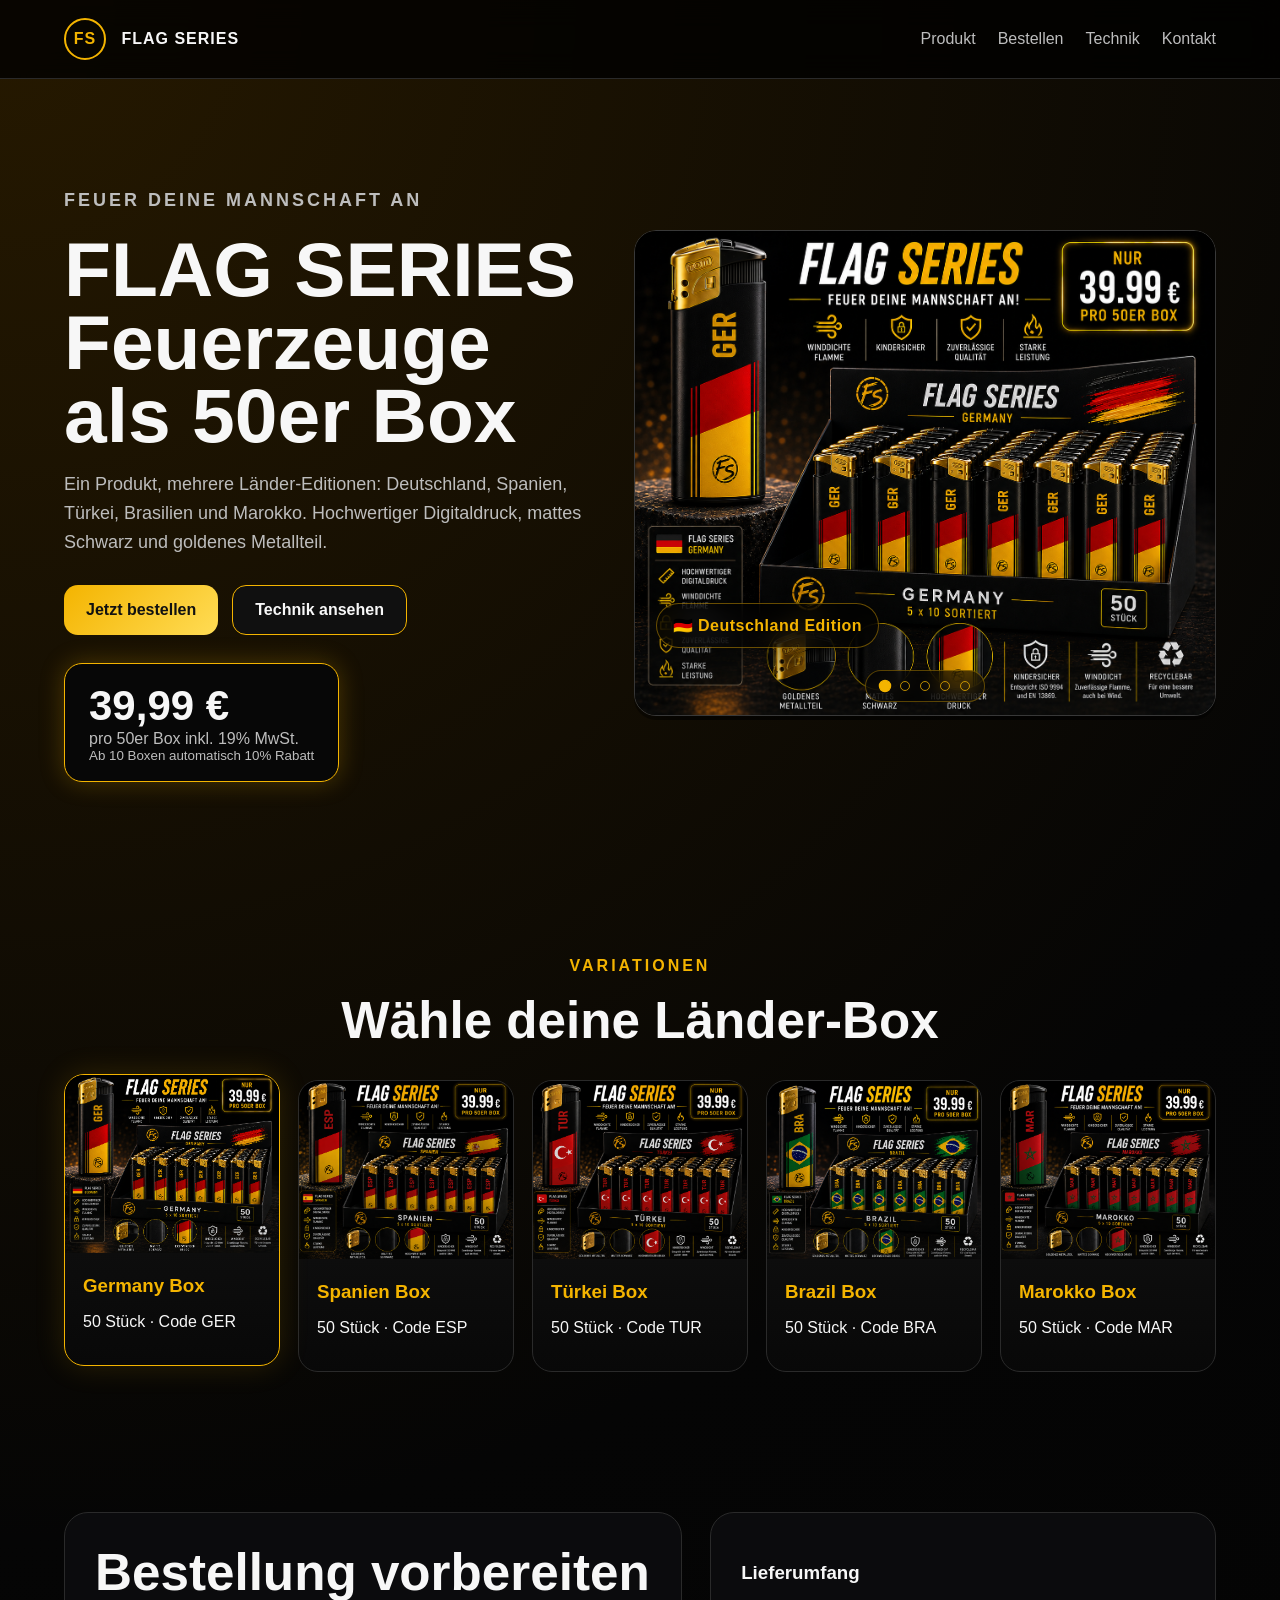
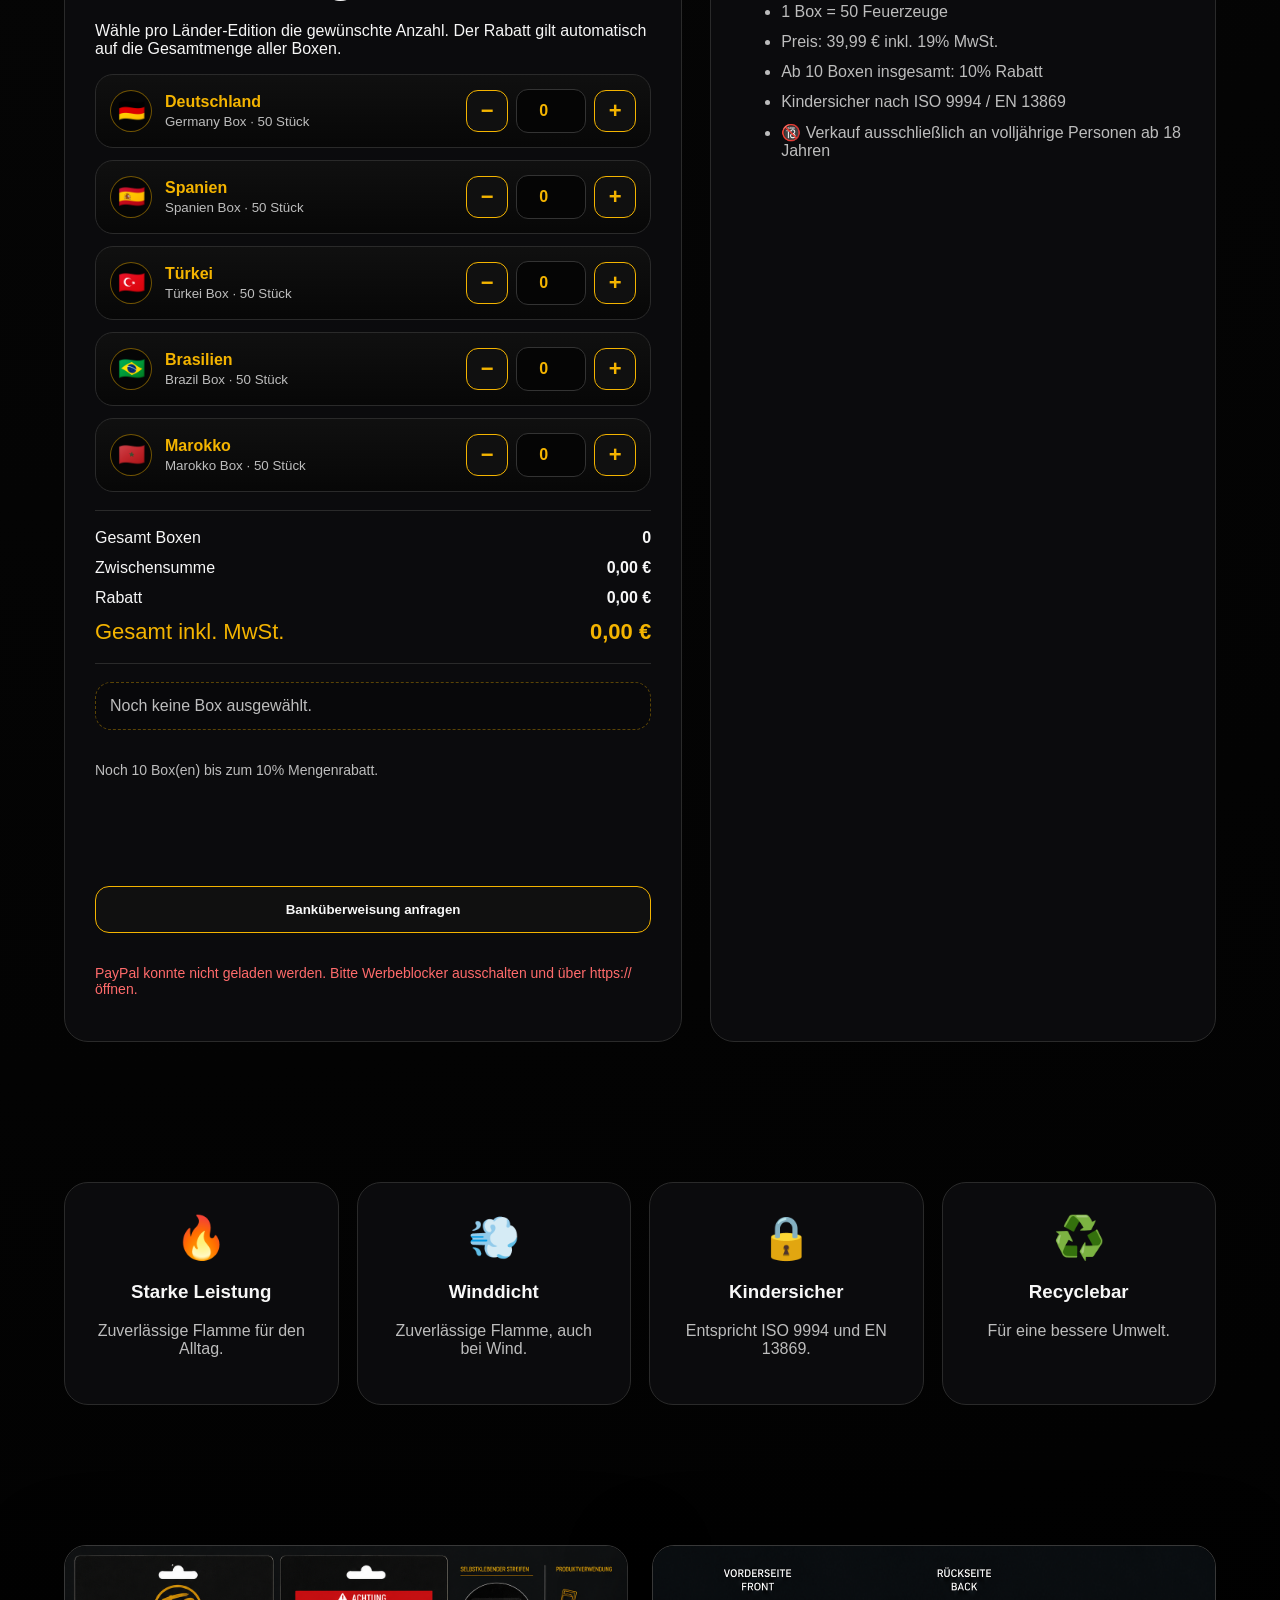
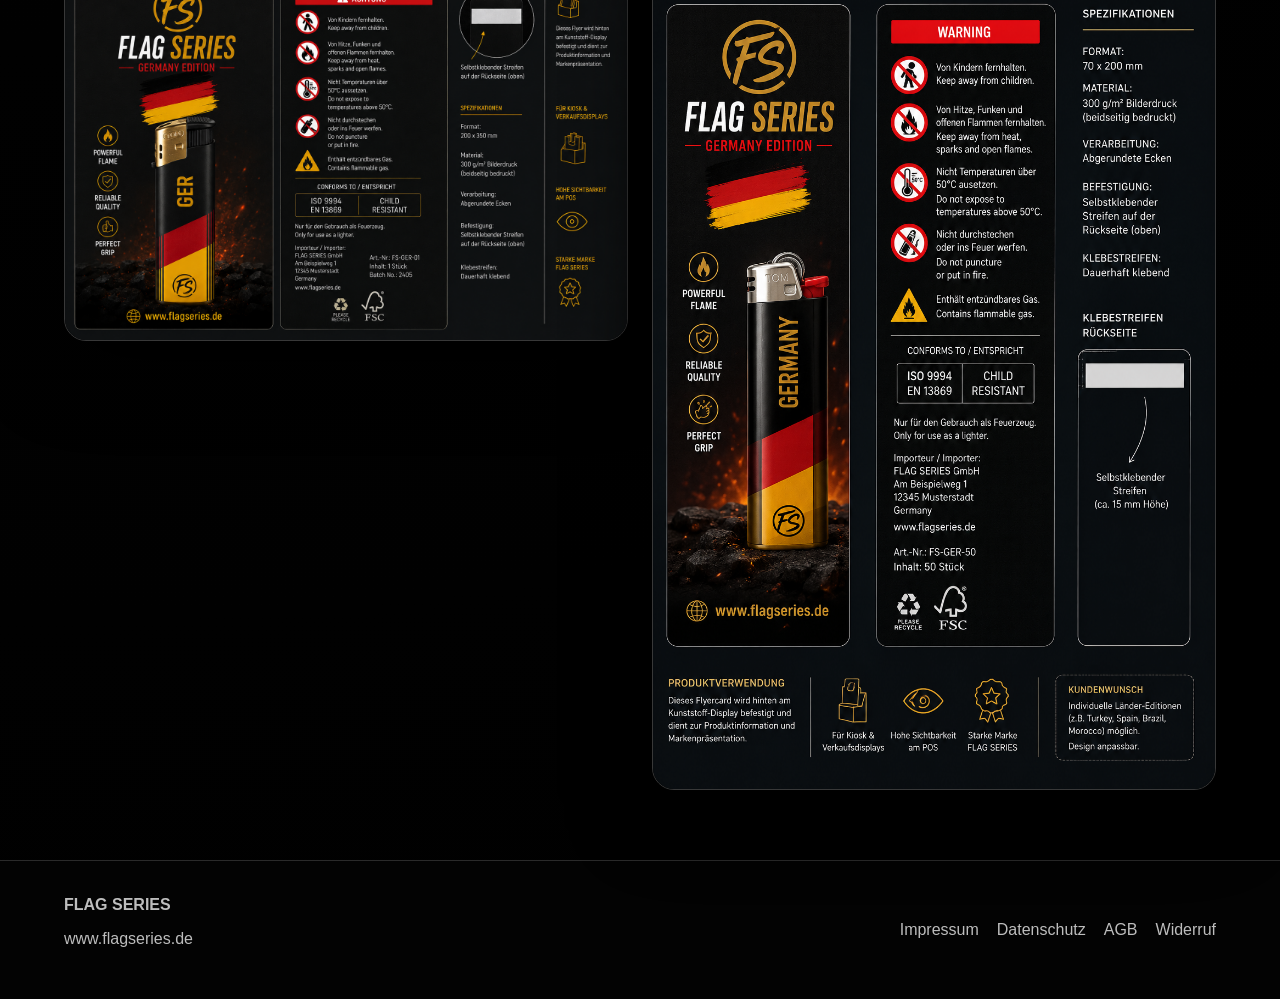
==== commit 5948dbd9: "hinweise preis anpassung" ====
--- a/index.html
+++ b/index.html
@@ -4,7 +4,7 @@
   <meta charset="utf-8" />
   <meta name="viewport" content="width=device-width, initial-scale=1" />
   <title>FLAG SERIES Feuerzeuge | 50er Boxen</title>
-  <meta name="description" content="FLAG SERIES Feuerzeuge in Länder-Editionen. 50 Stück pro Box, 39 € inkl. MwSt. Winddicht, kindersicher und hochwertig bedruckt." />
+  <meta name="description" content="FLAG SERIES Feuerzeuge in Länder-Editionen. 50 Stück pro Box, 39,99 € inkl. MwSt. Winddicht, kindersicher und hochwertig bedruckt." />
   <link rel="stylesheet" href="css/style.css" />
   <script src="https://www.paypal.com/sdk/js?client-id=ARLJa6vHZIygg8-TBCuQFKgeX3xj4HOI_p_JlcBIa9rQgpNofpo72BFAbbcUQ9bGHe8-4D7yItnsuW8Z&currency=EUR&components=buttons"></script>
   <script defer src="js/app.js"></script>
@@ -30,7 +30,7 @@
           <a class="btn primary" href="#bestellen">Jetzt bestellen</a>
           <a class="btn" href="#technik">Technik ansehen</a>
         </div>
-        <div class="price-card"><strong>39,00 €</strong><span>pro 50er Box inkl. 19% MwSt.</span><small>Ab 10 Boxen automatisch 10% Rabatt</small></div>
+        <div class="price-card"><strong>39,99 €</strong><span>pro 50er Box inkl. 19% MwSt.</span><small>Ab 10 Boxen automatisch 10% Rabatt</small></div>
       </div>
       <div class="hero-image"><img id="mainProductImage" src="assets/images/716d3da8-e18d-46c8-8196-9496c499fffb.png" alt="FLAG SERIES Germany Box" /></div>
     </section>
@@ -65,9 +65,10 @@
         <h3>Lieferumfang</h3>
         <ul>
           <li>1 Box = 50 Feuerzeuge</li>
-          <li>Preis: 39,00 € inkl. 19% MwSt.</li>
+          <li>Preis: 39,99 € inkl. 19% MwSt.</li>
           <li>Ab 10 Boxen insgesamt: 10% Rabatt</li>
           <li>Kindersicher nach ISO 9994 / EN 13869</li>
+          <li>🔞 Verkauf ausschließlich an volljährige Personen ab 18 Jahren</li>
         </ul>
       </div>
     </section>
--- a/css/style.css
+++ b/css/style.css
@@ -30,3 +30,17 @@
 .cart-items div{display:flex;align-items:center;justify-content:space-between;gap:12px;color:var(--muted)}
 .cart-items strong{color:var(--gold)}
 @media(max-width:560px){.variant-row{grid-template-columns:1fr}.qty-stepper{justify-content:space-between}.qty-input{width:100%;max-width:120px}}
+
+
+/* Legal Pages */
+.legal-page{max-width:1050px;margin:0 auto}
+.legal-card{background:rgba(13,13,15,.94);border:1px solid var(--line);border-radius:24px;padding:clamp(24px,4vw,46px);box-shadow:0 20px 70px rgba(0,0,0,.32)}
+.legal-card h1{font-size:clamp(34px,5vw,58px);line-height:1;margin:0 0 16px;color:var(--text)}
+.legal-card h2{font-size:clamp(22px,3vw,34px);margin:34px 0 14px;color:var(--gold)}
+.legal-card h3{font-size:20px;margin:26px 0 10px;color:var(--gold)}
+.legal-card p,.legal-card li{color:var(--muted);line-height:1.75}
+.legal-card strong{color:var(--text)}
+.legal-card a{color:var(--gold);text-decoration:underline;text-underline-offset:3px}
+.legal-card ul{padding-left:22px}
+.legal-meta{display:inline-flex;gap:10px;flex-wrap:wrap;margin:0 0 22px;color:var(--muted);font-size:14px}
+.legal-box{border:1px solid rgba(244,180,0,.3);border-radius:18px;padding:18px;background:rgba(244,180,0,.06);margin:18px 0}
